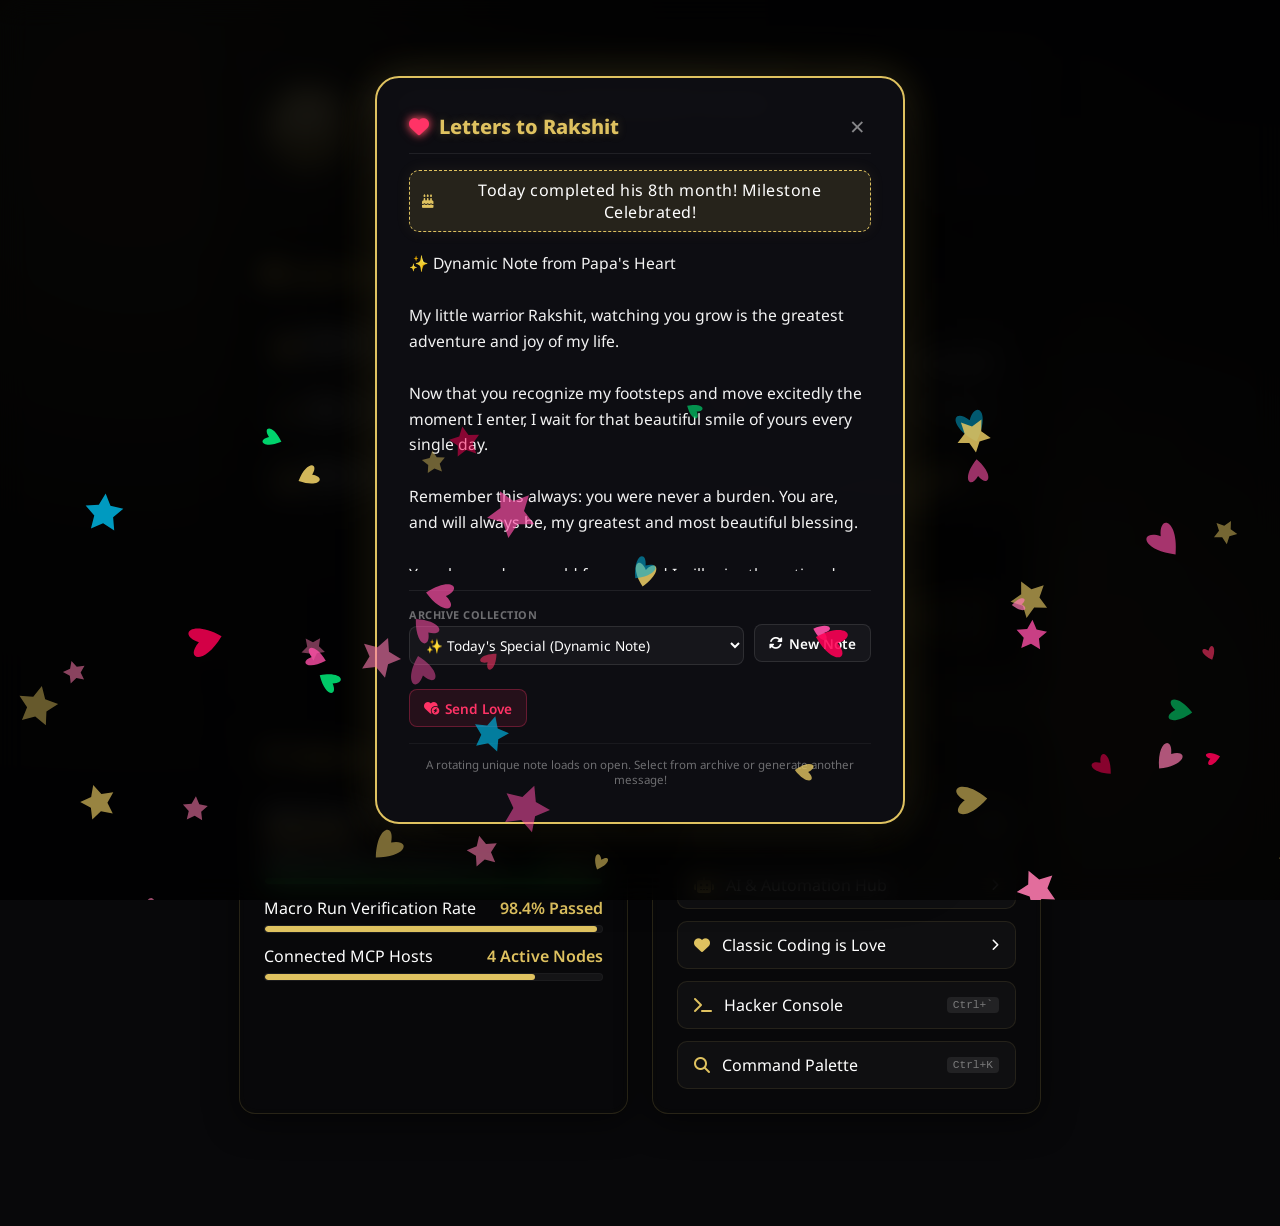
==== index.html @ ff7b3c13 "🚀 Initial launch of Shiva Ritesh's personal website - Shivawebfolio" ====
<!DOCTYPE html>
<html lang="en">
<head>
  <meta charset="UTF-8">
  <meta name="viewport" content="width=device-width, initial-scale=1.0">
  <title>Ritesh Pandey - Automation Command Center</title>
  <link rel="preconnect" href="https://fonts.googleapis.com">
  <link rel="preconnect" href="https://fonts.gstatic.com" crossorigin>
  <link href="https://fonts.googleapis.com/css2?family=Noto+Sans:ital,wght@0,400;0,500;0,700;0,900;1,400;1,500;1,700;1,900&display=swap" rel="stylesheet">
  <!-- Font Awesome for Icons -->
  <link rel="stylesheet" href="https://cdnjs.cloudflare.com/ajax/libs/font-awesome/6.4.0/css/all.min.css">
  
  <!-- Original Stylesheet -->
  <link rel="stylesheet" href="./Style.css">
  <!-- Global Hub Styles -->
  <link rel="stylesheet" href="./Style-hub.css">
  <style>
    /* Prevent any line wrapping issues from stretching the grid */
    .container {
      max-width: 850px;
      margin: 0 auto;
      box-sizing: border-box;
    }
    /* Dynamic profile pulse animation */
    @keyframes pulse-glow {
      0% { transform: scale(0.95); opacity: 0.2; }
      100% { transform: scale(1.05); opacity: 0.45; }
    }
  </style>
</head>
<body data-theme="obsidian">

  <!-- Background Animated Blobs -->
  <div class="bg-blobs">
    <div class="blob blob-1"></div>
    <div class="blob blob-2"></div>
    <div class="blob blob-3"></div>
  </div>

  <div id="main-wrapper" class="fancy-scrollbar">
    <div id="main">
      <!-- Centered Container for Clean Typography and Spacing -->
      <div class="container" style="max-width: 850px; padding-top: 1.5rem;">
        
        <!-- Header Card (Modern Minimalist Dashboard Header) -->
        <div class="header-card" style="margin-top: 1.5rem; margin-bottom: 2rem; display: flex; align-items: center; gap: 20px; padding: 1.5rem 2rem; background: rgba(18, 18, 22, 0.45); border: 1px solid rgba(223, 194, 96, 0.2); border-radius: 16px; box-shadow: 0 8px 32px rgba(0, 0, 0, 0.5), inset 0 0 10px rgba(223, 194, 96, 0.02); transition: all 0.4s cubic-bezier(0.165, 0.84, 0.44, 1);">
          
          <!-- Left: Profile Avatar with Gold Glow -->
          <div class="profile-container" style="position: relative; width: 75px; height: 75px; flex-shrink: 0; display: flex; align-items: center; justify-content: center;">
            <div class="profile-glow" style="position: absolute; width: 100%; height: 100%; border-radius: 50%; background: var(--theme-accent); filter: blur(10px); opacity: 0.25; animation: pulse-glow 2s infinite alternate;"></div>
            <img src="https://iili.io/HWhMFrQ.jpg" alt="Ritesh Pandey" style="width: 100%; height: 100%; border-radius: 50%; object-fit: cover; border: 2px solid var(--theme-accent); z-index: 1;" />
          </div>

          <!-- Right: Command Title & AI App Dock -->
          <div style="display: flex; flex-direction: column; gap: 6px; flex-grow: 1;">
            <h2 style="margin: 0; font-size: 1.6rem; font-weight: 800; background: linear-gradient(135deg, #ffffff 0%, rgba(255,255,255,0.7) 100%); -webkit-background-clip: text; -webkit-text-fill-color: transparent; letter-spacing: -0.5px; display: flex; align-items: center; gap: 10px;">
              <i class="fa-solid fa-terminal" style="color: var(--theme-accent); font-size: 1.3rem;"></i> Automation Command Center
            </h2>
            
            <!-- AI Mini Dock -->
            <div class="ai-mini-dock" style="display: flex; align-items: center; gap: 10px; margin-top: 6px;">
              <!-- Gemini -->
              <a href="https://gemini.google.com/" target="_blank" class="social-button social-button--gemini" title="Gemini">
                <svg viewBox="0 0 24 24" style="width: 18px; height: 18px; fill: url(#gemini-grad-dock); flex-shrink: 0;" xmlns="http://www.w3.org/2000/svg">
                  <defs>
                    <linearGradient id="gemini-grad-dock" x1="0%" y1="0%" x2="100%" y2="100%">
                      <stop offset="0%" stop-color="#4285f4" />
                      <stop offset="50%" stop-color="#9b51e0" />
                      <stop offset="100%" stop-color="#e52592" />
                    </linearGradient>
                  </defs>
                  <path d="M20.616 10.835a14.147 14.147 0 01-4.45-3.001 14.111 14.111 0 01-3.678-6.452.503.503 0 00-.975 0 14.134 14.134 0 01-3.679 6.452 14.155 14.155 0 01-4.45 3.001c-.65.28-1.318.505-2.002.678a.502.502 0 000 .975c.684.172 1.35.397 2.002.677a14.147 14.147 0 014.45 3.001 14.112 14.112 0 013.679 6.453.502.502 0 00.975 0c.172-.685.397-1.351.677-2.003a14.145 14.145 0 013.001-4.45 14.113 14.113 0 016.453-3.678.503.503 0 000-.975 13.245 13.245 0 01-2.003-.678z"></path>
                </svg>
              </a>

              <!-- Claude -->
              <a href="https://claude.ai/" target="_blank" class="social-button social-button--claude" title="Claude">
                <svg viewBox="0 0 24 24" style="width: 18px; height: 18px; fill: #d97706; flex-shrink: 0;" xmlns="http://www.w3.org/2000/svg">
                  <path d="M4.709 15.955l4.72-2.647.08-.23-.08-.128H9.2l-.79-.048-2.698-.073-2.339-.097-2.266-.122-.571-.121L0 11.784l.055-.352.48-.321.686.06 1.52.103 2.278.158 1.652.097 2.449.255h.389l.055-.157-.134-.098-.103-.097-2.358-1.596-2.552-1.688-1.336-.972-.724-.491-.364-.462-.158-1.008.656-.722.881.06.225.061.893.686 1.908 1.476 2.491 1.833.365.304.145-.103.019-.073-.164-.274-1.355-2.446-1.446-2.49-.644-1.032-.17-.619a2.97 2.97 0 01-.104-.729L6.283.134 6.696 0l.996.134.42.364.62 1.414 1.002 2.229 1.555 3.03.456.898.243.832.091.255h.158V9.01l.128-1.706.237-2.095.23-2.695.08-.76.376-.91.747-.492.584.28.48.685-.067.444-.286 1.851-.559 2.903-.364 1.942h.212l.243-.242.985-1.306 1.652-2.064.73-.82.85-.904.547-.431h1.033l.76 1.129-.34 1.166-1.064 1.347-.881 1.142-1.264 1.7-.79 1.36.073.11.188-.02 2.856-.606 1.543-.28 1.841-.315.833.388.091.395-.328.807-1.969.486-2.309.462-3.439.813-.042.03.049.061 1.549.146.662.036h1.622l3.02.225.79.522.474.638-.079.485-1.215.62-1.64-.389-3.829-.91-1.312-.329h-.182v.11l1.093 1.068 2.006 1.81 2.509 2.33.127.578-.322.455-.34-.049-2.205-1.657-.851-.747-1.926-1.62h-.128v.17l.444.649 2.345 3.521.122 1.08-.17.353-.608.213-.668-.122-1.374-1.925-1.415-2.167-1.143-1.943-.14.08-.674 7.254-.316.37-.729.28-.607-.461-.322-.747.322-1.476.389-1.924.315-1.53.286-1.9.17-.632-.012-.042-.14.018-1.434 1.967-2.18 2.945-1.726 1.845-.414.164-.717-.37.067-.662.401-.589 2.388-3.036 1.44-1.882.93-1.086-.006-.158h-.055L4.132 18.56l-1.13.146-.487-.456.061-.746.231-.243 1.908-1.312-.006.006z"></path>
                </svg>
              </a>

              <!-- ChatGPT -->
              <a href="https://chatgpt.com/" target="_blank" class="social-button social-button--chatgpt" title="ChatGPT">
                <svg viewBox="0 0 24 24" style="width: 18px; height: 18px; fill: #10a37f; flex-shrink: 0;" xmlns="http://www.w3.org/2000/svg">
                  <path d="M9.205 8.658v-2.26c0-.19.072-.333.238-.428l4.543-2.616c.619-.357 1.356-.523 2.117-.523 2.854 0 4.662 2.212 4.662 4.566 0 .167 0 .357-.024.547l-4.71-2.759a.797.797 0 00-.856 0l-5.97 3.473zm10.609 8.8V12.06c0-.333-.143-.57-.429-.737l-5.97-3.473 1.95-1.118a.433.433 0 01.476 0l4.543 2.617c1.309.76 2.189 2.378 2.189 3.948 0 1.808-1.07 3.473-2.76 4.163zM7.802 12.703l-1.95-1.142c-.167-.095-.239-.238-.239-.428V5.899c0-2.545 1.95-4.472 4.591-4.472 1 0 1.927.333 2.712.928L8.23 5.067c-.285.166-.428.404-.428.737v6.898zM12 15.128l-2.795-1.57v-3.33L12 8.658l2.795 1.57v3.33L12 15.128zm1.796 7.23c-1 0-1.927-.332-2.712-.927l4.686-2.712c.285-.166.428-.404.428-.737v-6.898l1.974 1.142c.167.095.238.238.238.428v5.233c0 2.545-1.974 4.472-4.614 4.472zm-5.637-5.303l-4.544-2.617c-1.308-.761-2.188-2.378-2.188-3.948A4.482 4.482 0 014.21 6.327v5.423c0 .333.143.571.428.738l5.947 3.449-1.95 1.118a.432.432 0 01-.476 0zm-.262 3.9c-2.688 0-4.662-2.021-4.662-4.519 0-.19.024-.38.047-.57l4.686 2.71c.286.167.571.167.856 0l5.97-3.448v2.26c0 .19-.07.333-.237.428l-4.543 2.616c-.619.357-1.356.523-2.117.523zm5.899 2.83a5.947 5.947 0 005.827-4.756C22.287 18.339 24 15.84 24 13.296c0-1.665-.713-3.282-1.998-4.448.119-.5.19-.999.19-1.498 0-3.401-2.759-5.947-5.946-5.947-.642 0-1.26.095-1.88.31A5.962 5.962 0 0010.205 0a5.947 5.947 0 00-5.827 4.757C1.713 5.447 0 7.945 0 10.49c0 1.666.713 3.283 1.998 4.448-.119.5-.19 1-.19 1.499 0 3.401 2.759 5.946 5.946 5.946.642 0 1.26-.095 1.88-.309a5.96 5.96 0 004.162 1.713z"></path>
                </svg>
              </a>

              <!-- NotebookLM -->
              <a href="https://notebooklm.google/" target="_blank" class="social-button social-button--notebooklm" title="NotebookLM">
                <svg viewBox="0 0 24 24" style="width: 18px; height: 18px; fill: #0f766e; flex-shrink: 0;" xmlns="http://www.w3.org/2000/svg">
                  <path d="M11.999 3.14C5.372 3.14 0 8.588 0 15.312v5.828h2.212v-.58c0-2.728 2.178-4.938 4.866-4.938 2.688 0 4.866 2.21 4.866 4.937v.581h2.212v-.58c0-3.967-3.17-7.18-7.078-7.18a6.966 6.966 0 00-4.086 1.318C4.2 12.262 6.687 10.59 9.56 10.59c4.057 0 7.347 3.338 7.347 7.453v3.097h2.212v-3.097c0-5.355-4.28-9.698-9.56-9.698a9.438 9.438 0 00-6.217 2.332C4.984 7.528 8.244 5.383 12 5.383c5.406 0 9.788 4.446 9.788 9.93v5.827H24v-5.828C23.999 8.588 18.627 3.14 11.999 3.14z"></path>
                </svg>
              </a>

              <!-- Google AI Studio -->
              <a href="https://aistudio.google.com/" target="_blank" class="social-button social-button--aistudio" title="Google AI Studio">
                <svg viewBox="0 0 24 24" style="width: 18px; height: 18px; fill: #8b5cf6; flex-shrink: 0;" xmlns="http://www.w3.org/2000/svg">
                  <path d="M9.921 4.196H6.328A2.705 2.705 0 003.623 6.9v11.362a2.705 2.705 0 002.705 2.705h11.363a2.705 2.705 0 002.705-2.705v-4.756l1.623-1.113v5.87a4.329 4.329 0 01-4.328 4.328H6.328A4.329 4.329 0 012 18.263V6.901a4.328 4.329 0 014.328-4.329h4.545l-.952 1.624z"></path>
                  <path d="M17.82 0c.145 0 .268.104.299.246a7 7 0 001.9 3.484 7 7 0 003.485 1.901c.142.031.246.154.246.3a.308.308 0 01-.246.298A7 7 0 0020.02 8.13a7 7 0 00-1.912 3.535.297.297 0 01-.288.238.297.297 0 01-.288-.238A7 7 0 0015.62 8.13a7 7 0 00-3.535-1.912.297.297 0 01-.238-.288c0-.14.1-.26.238-.288A7 7 0 0015.62 3.73 7.001 7.001 0 0017.521.246.308.308 0 0117.82 0z"></path>
                </svg>
              </a>
            </div>
          </div>
        </div>

        <!-- 4-Widget Modular Grid Command Center -->
        <div class="command-center-grid">
          
          <!-- Widget 1: Local AI Server Config -->
          <div class="cc-widget">
            <div class="widget-title">
              <i class="fa-solid fa-server"></i> Local AI Server Config
            </div>
            <div class="ai-dock-grid" style="display: flex; flex-direction: column; gap: 8px;">
              
              <!-- DeepSeek R1 -->
              <div class="ai-card" style="display: flex; justify-content: space-between; align-items: center; pointer-events: none; border-color: rgba(223,194,96,0.1);">
                <div style="display: flex; align-items: center; gap: 10px;">
                  <i class="fa-solid fa-brain" style="color: var(--theme-accent); font-size: 1rem;"></i>
                  <div class="ai-label">
                    <span class="ai-name">DeepSeek R1 (8B)</span>
                    <span class="ai-desc">Active inference model</span>
                  </div>
                </div>
                <span style="font-size: 0.75rem; background: rgba(39, 201, 63, 0.15); color: #27c93f; padding: 2px 8px; border-radius: 4px; font-weight: 600; font-family: monospace;">LOADED</span>
              </div>

              <!-- Qwen 2.5 Coder -->
              <div class="ai-card" style="display: flex; justify-content: space-between; align-items: center; pointer-events: none; border-color: rgba(223,194,96,0.1);">
                <div style="display: flex; align-items: center; gap: 10px;">
                  <i class="fa-solid fa-code" style="color: var(--theme-accent); font-size: 1rem;"></i>
                  <div class="ai-label">
                    <span class="ai-name">Qwen 2.5 Coder (7B)</span>
                    <span class="ai-desc">Code completion helper</span>
                  </div>
                </div>
                <span style="font-size: 0.75rem; background: rgba(255, 255, 255, 0.05); color: rgba(255,255,255,0.4); padding: 2px 8px; border-radius: 4px; font-weight: 600; font-family: monospace;">STANDBY</span>
              </div>

              <!-- Ollama Engine -->
              <div class="ai-card" style="display: flex; justify-content: space-between; align-items: center; pointer-events: none; border-color: rgba(223,194,96,0.1);">
                <div style="display: flex; align-items: center; gap: 10px;">
                  <i class="fa-solid fa-network-wired" style="color: var(--theme-accent); font-size: 1rem;"></i>
                  <div class="ai-label">
                    <span class="ai-name">Ollama Engine Node</span>
                    <span class="ai-desc">localhost:11434</span>
                  </div>
                </div>
                <span style="font-size: 0.75rem; background: rgba(39, 201, 63, 0.15); color: #27c93f; padding: 2px 8px; border-radius: 4px; font-weight: 600; font-family: monospace;">ONLINE</span>
              </div>

            </div>
          </div>

          <!-- Widget 2: Daily Focus & Macros -->
          <div class="cc-widget">
            <div class="widget-title">
              <i class="fa-solid fa-graduation-cap"></i> Daily Focus & Macros
            </div>
            
            <div style="margin-bottom: 1.25rem; background: rgba(255,255,255,0.02); border: 1px solid rgba(255,255,255,0.04); padding: 0.75rem 1rem; border-radius: 8px;">
              <div class="focus-label">Daily Quote</div>
              <div class="focus-quote" id="daily-banner-quote" style="margin-bottom: 0.75rem; word-wrap: break-word;">"Loading daily motivation quote..."</div>
              
              <div class="focus-label">Daily Challenge</div>
              <div class="focus-challenge" id="daily-banner-challenge" style="word-wrap: break-word;">Loading daily workflow challenge...</div>
            </div>

            <div>
              <div class="focus-label">Featured Workflow: <span id="cc-macro-platform" style="color: var(--theme-accent); font-weight: 700;">Loading...</span></div>
              <div class="code-container" style="background: #060608; border-color: rgba(223, 194, 96, 0.1); margin-top: 0.5rem; max-height: 140px; overflow: auto;">
                <pre style="margin: 0; white-space: pre-wrap; word-wrap: break-word; word-break: break-all;"><code id="cc-macro-code" style="color: #dfc260; font-size: 0.8rem; white-space: pre-wrap; word-wrap: break-word; word-break: break-all; font-family: 'Courier New', Courier, monospace;">Loading script...</code></pre>
              </div>
            </div>
          </div>

          <!-- Widget 3: Agent Telemetry Console -->
          <div class="cc-widget">
            <div class="widget-title">
              <i class="fa-solid fa-circle-nodes"></i> Telemetry Console
            </div>
            
            <!-- Item 1: Agent Load -->
            <div class="telemetry-item">
              <div class="telemetry-meta">
                <span>Agent Executor Activity</span>
                <span class="telemetry-value">28% Load</span>
              </div>
              <div class="telemetry-bar-bg">
                <div class="telemetry-bar-fill" style="width: 28%; background: var(--theme-accent);"></div>
              </div>
            </div>

            <!-- Item 2: Ollama Services Uptime -->
            <div class="telemetry-item">
              <div class="telemetry-meta">
                <span>Ollama Services (DeepSeek R1)</span>
                <span class="telemetry-value"><span class="status-indicator-dot online"></span> Active</span>
              </div>
              <div class="telemetry-bar-bg">
                <div class="telemetry-bar-fill" style="width: 100%; background: #27c93f;"></div>
              </div>
            </div>

            <!-- Item 3: Macro Success Rate -->
            <div class="telemetry-item">
              <div class="telemetry-meta">
                <span>Macro Run Verification Rate</span>
                <span class="telemetry-value">98.4% Passed</span>
              </div>
              <div class="telemetry-bar-bg">
                <div class="telemetry-bar-fill" style="width: 98.4%; background: var(--theme-accent);"></div>
              </div>
            </div>

            <!-- Item 4: Connected MCP Servers -->
            <div class="telemetry-item" style="margin-bottom: 0;">
              <div class="telemetry-meta">
                <span>Connected MCP Hosts</span>
                <span class="telemetry-value">4 Active Nodes</span>
              </div>
              <div class="telemetry-bar-bg">
                <div class="telemetry-bar-fill" style="width: 80%; background: var(--theme-accent);"></div>
              </div>
            </div>
          </div>

          <!-- Widget 4: Command Center Links -->
          <div class="cc-widget">
            <div class="widget-title">
              <i class="fa-solid fa-compass"></i> Command Links
            </div>
            
            <div class="nav-links-stack">
              <a href="./portfolio.html" class="nav-link-btn">
                <span><i class="fa-solid fa-user" style="margin-right: 8px; color: var(--theme-accent);"></i> My Info & Portfolio</span>
                <span class="nav-link-arrow"><i class="fa-solid fa-chevron-right"></i></span>
              </a>
              
              <a href="./automation-hub.html" class="nav-link-btn">
                <span><i class="fa-solid fa-robot" style="margin-right: 8px; color: var(--theme-accent);"></i> AI & Automation Hub</span>
                <span class="nav-link-arrow"><i class="fa-solid fa-chevron-right"></i></span>
              </a>

              <a href="./codeislove.html" class="nav-link-btn">
                <span><i class="fa-solid fa-heart" style="margin-right: 8px; color: var(--theme-accent);"></i> Classic Coding is Love</span>
                <span class="nav-link-arrow"><i class="fa-solid fa-chevron-right"></i></span>
              </a>

              <button class="nav-link-btn" onclick="toggleTerminal()">
                <span><i class="fa-solid fa-terminal" style="margin-right: 8px; color: var(--theme-accent);"></i> Hacker Console</span>
                <span class="nav-link-shortcut">Ctrl+`</span>
              </button>

              <button class="nav-link-btn" onclick="window.dispatchEvent(new Event('palette-trigger'))">
                <span><i class="fa-solid fa-magnifying-glass" style="margin-right: 8px; color: var(--theme-accent);"></i> Command Palette</span>
                <span class="nav-link-shortcut">Ctrl+K</span>
              </button>
            </div>
          </div>

        </div>

      </div>
    </div>
  </div>

  <!-- Float Menu Switcher (Slide-out menu on left edge) -->
  <div id="theme-switcher-trigger"></div>
  <div id="theme-switcher">
    <button class="theme-btn" data-theme="midnight" title="Midnight Cyan" style="background: #00aad4;"></button>
    <button class="theme-btn" data-theme="cyberpunk" title="Cyberpunk Pink" style="background: #ff0080;"></button>
    <button class="theme-btn" data-theme="emerald" title="Neon Emerald" style="background: #00e676;"></button>
    <button class="theme-btn" data-theme="sunset" title="Sunset Rose" style="background: #ff5722;"></button>
    <button class="theme-btn" data-theme="space" title="Aura Blue" style="background: #00bfff;"></button>
    <button class="theme-btn active" data-theme="obsidian" title="Obsidian Gold" style="background: #dfc260;"></button>
  </div>

  <!-- Legacy themes scripts -->
  <script>
    // Theme Switcher Logic
    const themeButtons = document.querySelectorAll('.theme-btn');
    
    function setTheme(themeName) {
      document.body.setAttribute('data-theme', themeName);
      localStorage.setItem('theme', themeName);
      
      themeButtons.forEach(btn => {
        if (btn.getAttribute('data-theme') === themeName) {
          btn.classList.add('active');
        } else {
          btn.classList.remove('active');
        }
      });
    }

    const savedTheme = localStorage.getItem('theme') || 'obsidian';
    setTheme(savedTheme);

    themeButtons.forEach(btn => {
      btn.addEventListener('click', () => {
        const theme = btn.getAttribute('data-theme');
        setTheme(theme);
      });
    });

    // Sync theme-button active status on load
    const activeTheme = localStorage.getItem('theme') || 'obsidian';
    themeButtons.forEach(btn => {
      if (btn.getAttribute('data-theme') === activeTheme) {
        btn.classList.add('active');
      } else {
        btn.classList.remove('active');
      }
    });
  </script>
  
  <script src='https://codepen.io/Hyperplexed/pen/xxYJYjM/54407644e24173ad6019b766443bf2a6.js'></script>
  <!-- Global Hub Script -->
  <script src="./Script-hub.js"></script>
</body>
</html>
---- Style.css ----
@import url('https://fonts.googleapis.com/css?family=Pacifico');
:root {
  /* Midnight/Default Theme */
  --body-color-hex: #1a1a24;
  --theme-accent: #00aad4;
  --theme-accent-rgb: 0, 170, 212;
  --atom-color-hex: #00d8ff;
  --atom-color-rgb: 0, 216, 255;
  --electron-color-hex: #99f8ff;

  --font-color: 255 255 255;
  --highlight-color: 0 0 0;
  --theme-background: 20 20 20;
  --theme-light: 0 0 0;
  --theme-medium: 0 0 0;
  --theme-dark: 0 0 0;
}

body[data-theme="cyberpunk"] {
  --body-color-hex: #120a22;
  --theme-accent: #ff0080;
  --theme-accent-rgb: 255, 0, 128;
  --atom-color-hex: #ff0080;
  --atom-color-rgb: 255, 0, 128;
  --electron-color-hex: #00f0ff;
}

body[data-theme="emerald"] {
  --body-color-hex: #0a1c14;
  --theme-accent: #00e676;
  --theme-accent-rgb: 0, 230, 118;
  --atom-color-hex: #00e676;
  --atom-color-rgb: 0, 230, 118;
  --electron-color-hex: #a6ffb2;
}

body[data-theme="sunset"] {
  --body-color-hex: #1c0c12;
  --theme-accent: #ff5722;
  --theme-accent-rgb: 255, 87, 34;
  --atom-color-hex: #ff5722;
  --atom-color-rgb: 255, 87, 34;
  --electron-color-hex: #ffeb3b;
}

body[data-theme="space"] {
  --body-color-hex: #081026;
  --theme-accent: #00bfff;
  --theme-accent-rgb: 0, 191, 255;
  --atom-color-hex: #00bfff;
  --atom-color-rgb: 0, 191, 255;
  --electron-color-hex: #bfefff;
}

body[data-theme="obsidian"] {
  --body-color-hex: #08080a;
  --theme-accent: #dfc260;
  --theme-accent-rgb: 223, 194, 96;
  --atom-color-hex: #dfc260;
  --atom-color-rgb: 223, 194, 96;
  --electron-color-hex: #fff8e7;
}

body {
  background-color: var(--body-color-hex);
  transition: background-color 0.4s ease;
  margin: 0px;
}

body::-webkit-scrollbar {
  width: 4px;
}

body::-webkit-scrollbar-track {
  background-color: rgb(var(--theme-background));
}

body::-webkit-scrollbar-thumb {
  background: rgba(255, 255, 255, 0.15);
}

* {
  box-sizing: border-box;
}

h1, h2, h3, h4, input, select, button, span, a, p {
  color: rgb(var(--font-color));
  font-family: "Noto Sans", sans-serif;
  font-size: 1rem;
  font-weight: 400;
  margin: 0px;
}

button, a, input {  
  outline: none;
}

.highlight {
  color: rgb(var(--highlight-color));
}

.fancy-scrollbar::-webkit-scrollbar {
  height: 4px;
  width: 4px;
}

.fancy-scrollbar::-webkit-scrollbar-track {
  background-color: transparent;
}

.fancy-scrollbar::-webkit-scrollbar-thumb {
  background: rgba(255, 255, 255, 0.15);
}

.no-scrollbar::-webkit-scrollbar {
  height: 0px;
  width: 0px;
}

#phone {
  background-color: rgb(var(--theme-background));
  box-shadow: rgba(0, 0, 0, 0.2) 0px 8px 24px;
  height: 851px;
  width: 393px;  
  margin: 100px auto;
  position: relative;
  overflow: hidden;
}

#main-wrapper {
  height: 100%;
  overflow: auto;
  position: relative;
}

#main {
  height: 100%;
}

#content {
  padding: 1rem;
}

#links-container {
  display: flex;
  justify-content: center;
  width: 100%;
  margin-bottom: 0.5rem;
}

/* Glassmorphic Navigation Capsule */
.nav-capsule {
  display: inline-flex;
  align-items: center;
  justify-content: center;
  gap: 8px;
  background: rgba(255, 255, 255, 0.03);
  backdrop-filter: blur(12px);
  -webkit-backdrop-filter: blur(12px);
  border: 1px solid rgba(255, 255, 255, 0.06);
  border-radius: 30px;
  padding: 6px 16px;
  margin: 1rem auto 0.5rem auto;
  box-shadow: 0 4px 20px rgba(0, 0, 0, 0.25);
  transition: border-color 0.4s ease, box-shadow 0.4s ease, transform 0.4s ease;
}

.nav-capsule:hover {
  border-color: rgba(var(--theme-accent-rgb), 0.35);
  box-shadow: 0 8px 30px rgba(var(--theme-accent-rgb), 0.18);
  transform: translateY(-2px);
}

/* Nav Item Styling */
.nav-item {
  display: flex;
  align-items: center;
  gap: 8px;
  padding: 8px 16px !important;
  border-radius: 20px !important;
  color: rgba(255, 255, 255, 0.75) !important;
  background: transparent !important;
  font-size: 0.85rem !important;
  font-weight: 500 !important;
  text-decoration: none !important;
  transition: all 0.3s cubic-bezier(0.25, 0.8, 0.25, 1) !important;
}

.nav-item:hover {
  background: rgba(var(--theme-accent-rgb), 0.12) !important;
  color: var(--theme-accent) !important;
  transform: translateY(-1px);
}

/* Icon Rotation & Hover animations */
.nav-icon {
  font-size: 0.95rem;
  transition: transform 0.4s cubic-bezier(0.175, 0.885, 0.32, 1.275), color 0.3s ease;
}

/* Custom Micro-Animations for Icons */
.nav-item:hover .fa-envelope {
  animation: navMailWiggle 0.5s ease-in-out;
}

.nav-item:hover .fa-camera {
  animation: navCameraFlash 0.6s ease-in-out;
}

.nav-item:hover .fa-globe {
  animation: navGlobeSpin 1.2s linear;
}

.nav-item:hover .fa-file-excel {
  animation: navSheetBounce 0.6s ease-in-out;
}

.nav-item:hover .fa-circle-info {
  animation: navInfoPulse 0.8s ease-in-out infinite alternate;
}

@keyframes navMailWiggle {
  0%, 100% { transform: rotate(0); }
  25% { transform: rotate(-15deg); }
  75% { transform: rotate(15deg); }
}

@keyframes navCameraFlash {
  0% { transform: scale(1); filter: brightness(1); }
  50% { transform: scale(1.25); filter: brightness(1.8); }
  100% { transform: scale(1); filter: brightness(1); }
}

@keyframes navGlobeSpin {
  0% { transform: rotate(0deg); }
  100% { transform: rotate(360deg); }
}

@keyframes navSheetBounce {
  0%, 100% { transform: translateY(0); }
  50% { transform: translateY(-4px); }
}

@keyframes navInfoPulse {
  0% { transform: scale(1); opacity: 1; }
  100% { transform: scale(1.15); opacity: 0.8; }
}

/* Interactive Curve Arrow Overlay Styles */
#arrow-overlay-svg {
  position: fixed;
  top: 0;
  left: 0;
  width: 100vw;
  height: 100vh;
  pointer-events: none;
  z-index: 999;
}

#curve-path {
  opacity: 0;
  transition: opacity 0.3s ease;
}

#header-container {
  width: 100%;
  position: relative;
  margin-top: 1rem;
}

#logo {
  display: flex;
  width: 100%; 
  border-radius: 0.5rem;
  border-bottom-left-radius: 0.2rem;
  border-bottom-right-radius: 0.2rem;
}

#user-menu-button {
  height: 47%;
  position: absolute;
  right: 0rem;
  bottom: 0rem;
  background-color: transparent;
  margin-right: 3.52%;
  margin-bottom: 2.70%;
  padding: 0rem;
  border: none;
  border-radius: 100%;
}

#user-menu-button > img {
  display: flex;
  height: 100%;
  border-radius: inherit;
}

#search-container {
  display: flex;
  gap: 0.2rem;
  margin-top: 0.2rem;  
}

#search-input-container > input,
#search-container .search-addon-btn {
  background-color: rgb(255 255 255 / 10%);
  color: rgb(255 255 255 / 80%);
  font-size: 1rem;
  border: none;
}

#search-input-container:has(input:focus),
#search-container .search-addon-btn:focus,
#search-container .search-addon-btn:hover {
  background-color: rgb(255 255 255 / 16%);
  color: var(--theme-accent);
}

#search-container .search-addon-btn {
  width: 3.5rem;
  height: 3.25rem;
  border-radius: 0.2rem;
  cursor: pointer;
  display: flex;
  align-items: center;
  justify-content: center;
  transition: all 0.2s ease;
  text-decoration: none;
}

#search-container #notebooklm-btn {  
  border-top-right-radius: 0.2rem;
  border-bottom-right-radius: 0.5rem;
}

#search-container .search-addon-btn svg {
  width: 1.5rem;
  height: 1.5rem;
  transition: transform 0.2s ease;
}

#search-container .search-addon-btn:hover svg {
  transform: scale(1.15);
}

#search-input-container {
  display: flex;
  align-items: center;
  gap: 0.75rem;
  background-color: rgb(255 255 255 / 10%);
  padding-left: 1rem;
  border-radius: 0.2rem;
  border-bottom-left-radius: 0.5rem;
}

#search-input-container > img {
  height: 1.5rem;
}

#search-input-container > input {
  width: 100%;
  height: 3.25rem;
  background-color: transparent;
  padding: 1rem;  
  padding-left: 0rem;
}

#apps-container {
  display: grid;
  gap: 0.2rem;
  grid-template-columns: repeat(2, 50%);  
  margin: 3rem 0rem;
}

#apps-container > a {
  display: flex;
  align-items: center;
  gap: 0.75rem;
  background-color: rgb(255 255 255 / 7.5%);
  padding: 1.2rem 1rem;
  border-radius: 0.2rem;
  text-decoration: none;
  transition: all 0.3s cubic-bezier(0.165, 0.84, 0.44, 1);
  border: 1px solid rgba(255, 255, 255, 0.03);
}

#apps-container > a:is(:hover, :focus) {
  background-color: rgb(255 255 255 / 12%);
  transform: translateY(-2px);
}

#apps-container > a > i,
#apps-container > a > svg {
  height: 2rem; 
  width: 2rem; 
  flex-shrink: 0;
  font-size: 1.5rem;
  line-height: 2rem; 
  text-align: center;
  transition: color 0.3s ease, transform 0.3s ease, filter 0.3s ease;
}

#apps-container > a:hover > :is(i, svg) {
  transform: scale(1.15);
}

#apps-container > a > .label {
  width: calc(100% - 2.5rem);
  display: flex;
  flex-direction: column;
  justify-content: center;
  overflow: hidden;
}

#apps-container > a > .label > .name {
  font-size: 0.85rem;
  font-weight: 500;
  white-space: nowrap;
  text-overflow: ellipsis;
  overflow: hidden;
  color: rgb(255 255 255 / 90%);
  transition: color 0.3s ease;
}

#apps-container > a:first-child {
  border-top-left-radius: 0.5rem;
}

#apps-container > a:nth-child(2) {  
  border-top-right-radius: 0.5rem;
}

#apps-container > a:nth-child(7) {  
  border-bottom-left-radius: 0.5rem;
}

#apps-container > a:last-child {
  border-bottom-right-radius: 0.5rem; 
}

/* Individual Brand Glows and Accents */
.app-card--stackoverflow:hover {
  border-color: rgba(244, 128, 36, 0.35);
  box-shadow: 0 8px 25px rgba(244, 128, 36, 0.15);
}
.app-card--stackoverflow:hover .name,
.app-card--stackoverflow:hover i {
  color: #f48024 !important;
}

.app-card--chatgpt:hover {
  border-color: rgba(16, 163, 127, 0.35);
  box-shadow: 0 8px 25px rgba(16, 163, 127, 0.15);
}
.app-card--chatgpt:hover .name {
  color: #10a37f !important;
}
.app-card--chatgpt:hover svg {
  filter: drop-shadow(0 0 5px rgba(16, 163, 127, 0.5));
}

.app-card--codepen:hover {
  border-color: rgba(255, 255, 255, 0.25);
  box-shadow: 0 8px 25px rgba(255, 255, 255, 0.08);
}
.app-card--codepen:hover .name,
.app-card--codepen:hover i {
  color: #ffffff !important;
}

.app-card--aistudio:hover {
  border-color: rgba(155, 81, 224, 0.35);
  box-shadow: 0 8px 25px rgba(155, 81, 224, 0.15);
}
.app-card--aistudio:hover .name {
  color: #9b51e0 !important;
}
.app-card--aistudio:hover svg {
  filter: drop-shadow(0 0 5px rgba(155, 81, 224, 0.5));
}

.app-card--spotify:hover {
  border-color: rgba(29, 185, 84, 0.35);
  box-shadow: 0 8px 25px rgba(29, 185, 84, 0.15);
}
.app-card--spotify:hover .name,
.app-card--spotify:hover i {
  color: #1db954 !important;
}

.app-card--github:hover {
  border-color: rgba(255, 255, 255, 0.2);
  box-shadow: 0 8px 25px rgba(255, 255, 255, 0.08);
}
.app-card--github:hover .name,
.app-card--github:hover i {
  color: #ffffff !important;
}

.app-card--netflix:hover {
  border-color: rgba(229, 9, 20, 0.35);
  box-shadow: 0 8px 25px rgba(229, 9, 20, 0.15);
}
.app-card--netflix:hover .name {
  color: #e50914 !important;
}
.app-card--netflix:hover svg {
  filter: drop-shadow(0 0 5px rgba(229, 9, 20, 0.5));
}

.app-card--antigravity:hover {
  border-color: rgba(66, 133, 244, 0.35);
  box-shadow: 0 8px 25px rgba(66, 133, 244, 0.15);
}
.app-card--antigravity:hover .name,
.app-card--antigravity:hover i {
  color: #4285f4 !important;
}

#discover-container {
  width: 100%;
}

#discover-toggles {
  width: 80%;
  display: flex; 
  background-color: rgb(255 255 255 / 7.5%);
  margin: auto;
  border-radius: 0.5rem;
}

#discover-toggles > button {
  flex-grow: 1;
  background-color: transparent;
  padding: 0.75rem;
  border: none;
  border-radius: 0.5rem;
  outline: none;
  font-size: 0.8rem;
  cursor: pointer;
}

#discover-toggles > button:first-child {
  border-top-right-radius: 0.5rem;
  border-bottom-right-radius: 0.5rem;
  background-color: rgb(255 255 255 / 10%);
}

#discover-toggles > button:last-child {
  border-top-left-radius: 0.25rem;
  border-bottom-left-radius: 0.25rem;
}

#discover-feed {
  margin-top: 0.5rem;
}

.discover-card {
  display: flex;
  flex-direction: column;
  gap: 0.25rem;
  text-decoration: none;
}

.discover-card > img {
  width: 100%;
  aspect-ratio: 1.6 / 1;
  object-fit: cover;
  border-radius: 0.5rem;
  border-bottom-left-radius: 0.25rem;
  border-bottom-right-radius: 0.25rem;
}

.discover-card > .discover-card-info {
  display: flex;
  flex-direction: column;
  gap: 0.25rem;
  background-color: rgb(255 255 255 / 10%);
  padding: 0.75rem;
  border-radius: 0.5rem;
  border-top-left-radius: 0.25rem;
  border-top-right-radius: 0.25rem;
}

.discover-card > .discover-card-info > .title {
  font-size: 0.8rem;
}

.discover-card > .discover-card-info > .desc {
  font-size: 0.7rem;
  color: rgb(255 255 255 / 50%);
}

@media(max-width: 500px) {
  body {
    overflow: auto;  
  }
  
  #phone {
    height: 100vh;
    display: flex;
    width: 100%;
    margin: 0px auto;
  }
  
  #main-wrapper {
    width: 100%;
    flex-grow: 1;
  }
}

/* Glassmorphic Social Dock */
.social-dock {
  display: flex;
  align-items: center;
  justify-content: center;
  gap: 12px;
  background: rgba(255, 255, 255, 0.03);
  backdrop-filter: blur(10px);
  -webkit-backdrop-filter: blur(10px);
  border: 1px solid rgba(255, 255, 255, 0.06);
  border-radius: 30px;
  padding: 8px 16px;
  box-shadow: 0 4px 20px rgba(0, 0, 0, 0.2);
  transition: border-color 0.4s ease, box-shadow 0.4s ease;
}

.social-dock:hover {
  border-color: rgba(var(--theme-accent-rgb), 0.3);
  box-shadow: 0 4px 25px rgba(var(--theme-accent-rgb), 0.15);
}

.social-button {
  position: relative;
  display: flex;
  justify-content: center;
  align-items: center;
  width: 36px;
  height: 36px;
  text-decoration: none;
  border-radius: 50%;
  background: rgba(255, 255, 255, 0.05);
  border: 1px solid rgba(255, 255, 255, 0.08);
  color: rgba(255, 255, 255, 0.7);
  transition: all 0.3s cubic-bezier(0.175, 0.885, 0.32, 1.275);
  font-size: 1.1rem;
}

.social-button i {
  position: relative;
  z-index: 2;
  transition: transform 0.3s ease;
}

.social-button:hover {
  transform: translateY(-4px) scale(1.15);
}

.social-button--instagram:hover {
  background: radial-gradient(circle at 30% 107%, #fdf497 0%, #fdf497 5%, #fd5949 45%, #d6249f 60%, #285aeb 90%);
  color: #ffffff;
  border-color: transparent;
  box-shadow: 0 5px 15px rgba(214, 36, 159, 0.5);
}

.social-button--youtube:hover {
  background: #ff0000;
  color: #ffffff;
  border-color: transparent;
  box-shadow: 0 5px 15px rgba(255, 0, 0, 0.5);
}

.social-button--facebook:hover {
  background: #1877f2;
  color: #ffffff;
  border-color: transparent;
  box-shadow: 0 5px 15px rgba(24, 119, 242, 0.5);
}

.social-button--linkedin:hover {
  background: #0077b5;
  color: #ffffff;
  border-color: transparent;
  box-shadow: 0 5px 15px rgba(0, 119, 181, 0.5);
}

.social-button--snapchat:hover {
  background: #fffc00;
  color: #000000;
  border-color: transparent;
  box-shadow: 0 5px 15px rgba(255, 252, 0, 0.5);
}

.social-button--github:hover {
  background: #24292e;
  color: #ffffff;
  border-color: transparent;
  box-shadow: 0 5px 15px rgba(36, 41, 46, 0.5);
}

.social-button--codepen:hover {
  background: #000000;
  color: #ffffff;
  border-color: rgba(255, 255, 255, 0.3);
  box-shadow: 0 5px 15px rgba(255, 255, 255, 0.3);
}

/* animated logo effect */

:root {
  --atom-size: 180px;
  --nucleus-size: calc(var(--atom-size) / 5);
  --electron-size : calc(var(--atom-size) / 25);
  --electron-orbit-size : calc(var(--atom-size) / 2.5);
  --electron-speed : 1.2s;
  --electron-speed-alpha : 1s;
  --electron-speed-omega : .8s;
}


*, *:before, *::after { box-sizing: border-box; }


/* Atom */
.atom {
  position: relative;
  width: var(--atom-size);
  height: var(--atom-size);
  animation: 8s atom infinite cubic-bezier(1, .25, 0, .75);
}
@keyframes atom {
  0% {    transform: rotate(0deg) scale(1); }
  12.5% { transform: rotate(-45deg) scale(.9); }
  25% {   transform: rotate(-90deg) scale(1); }
  37.5% { transform: rotate(-135deg) scale(.9); }
  50% {   transform: rotate(-180deg) scale(1); }
  62.5% { transform: rotate(-225deg) scale(.9); }
  75% {   transform: rotate(-270deg) scale(1); }
  87.5% { transform: rotate(-315deg) scale(.9); }
  100% {  transform: rotate(-360deg) scale(1); }
}

/* Nucleus */
.atom::before {
  content: '';
  display: block;
  position: absolute;
  top: 50%;
  left: 50%;
  width: var(--nucleus-size);
  height: var(--nucleus-size);
  margin-top: calc(var(--nucleus-size) / -2);
  margin-left: calc(var(--nucleus-size) / -2);
  background: var(--electron-color-hex); /* var(--atom-color-hex); */
  border-radius: 100%;
  box-shadow: 0 0 3px 0 var(--atom-color-hex);
  animation: 2s nucleus infinite cubic-bezier(.65, 0, .35, 1);
}
@keyframes nucleus {
  0% { transform: scale(1); }
  25% { transform: scale(.9); }
  50% { transform: scale(1); }
  75% { transform: scale(.85); }
  100% { transform: scale(1); }
}

/* Electron Orbit */
.atom > [class^="electron"] {
  border-top: solid rgba(var(--atom-color-rgb), .5) 1px;
  border-right: solid rgba(var(--atom-color-rgb), .35) 2px;
  border-bottom: solid rgba(var(--atom-color-rgb), .2) 4px;
  border-left: solid rgba(var(--atom-color-rgb), 0) 2px;
  border-radius: 100%;
  width: 100%;
  height: var(--electron-orbit-size);
  position: absolute;
  top: 50%;
  margin-top: calc(var(--electron-orbit-size) / -2);
  animation: var(--electron-speed) electron-orbit infinite linear;
}
.atom > .electron-alpha {
  transform: rotate(60deg);
  animation: var(--electron-speed-alpha) electron-orbit infinite linear;
}
.atom > .electron-omega {
  transform: rotate(-60deg);
  animation: var(--electron-speed-omega) electron-orbit infinite linear;
}
@keyframes electron-orbit {
  0% {
      border-top: solid rgba(var(--atom-color-rgb), .5) 1px;
      border-right: solid rgba(var(--atom-color-rgb), .35) 2px;
      border-bottom: solid rgba(var(--atom-color-rgb), .2) 4px;
      border-left: solid rgba(var(--atom-color-rgb), 0) 2px;
  }
  25% {
      border-top: solid rgba(var(--atom-color-rgb), .35) 1px;
      border-right: solid rgba(var(--atom-color-rgb), .2) 2px;
      border-bottom: solid rgba(var(--atom-color-rgb), 0) 4px;
      border-left: solid rgba(var(--atom-color-rgb), .5) 2px;
  }
  50% {
      border-top: solid rgba(var(--atom-color-rgb), .2) 1px;
      border-right: solid rgba(var(--atom-color-rgb), 0) 2px;
      border-bottom: solid rgba(var(--atom-color-rgb), .5) 4px;
      border-left: solid rgba(var(--atom-color-rgb), .35) 2px;
  }
  75% {
      border-top: solid rgba(var(--atom-color-rgb), 0) 1px;
      border-right: solid rgba(var(--atom-color-rgb), .5) 2px;
      border-bottom: solid rgba(var(--atom-color-rgb), .35) 4px;
      border-left: solid rgba(var(--atom-color-rgb), .2) 2px;
  }
  100% {
      border-top: solid rgba(var(--atom-color-rgb), .5) 1px;
      border-right: solid rgba(var(--atom-color-rgb), .35) 2px;
      border-bottom: solid rgba(var(--atom-color-rgb), .2) 4px;
      border-left: solid rgba(var(--atom-color-rgb), 0) 2px;
  }
}

/* Electron Unit */
.atom [class^="electron"]::after {
  content: '';
  display: block;
  width: var(--electron-size);
  height: var(--electron-size);
  background: var(--electron-color-hex);
  border-radius: 50%;
  margin-top: calc(var(--electron-size) / -2);
  position: absolute;
  top: 50%;
  left: calc(var(--electron-size) / -1);
  transform: scale(1);
  animation: calc(var(--electron-speed) * 2) electron infinite ease-in-out;
}
.atom .electron-alpha::after { animation: calc(var(--electron-speed-alpha) * 2) electron infinite ease-in-out; }
.atom .electron-omega::after { animation: calc(var(--electron-speed-omega) * 2) electron infinite ease-in-out; }
@keyframes electron {
  0% {
      left: calc(var(--electron-size) / -1);
      transform: scale(1);
  }
  12.5% {
      top: 100%;
      transform: scale(1.5);
  }
  25% {
      left: 100%;
      transform: scale(1);
  }
  37.5% {
      top: 0%;
      transform: scale(.25);
  }
  50% {
      left: calc(var(--electron-size) / -1);
      transform: scale(1);
  }
  62.5% {
      top: 100%;
      transform: scale(1.5);
  }
  75% {
      left: 100%;
      transform: scale(1);
  }
  87.5% {
      top: 0%;
      transform: scale(.25);
  }
  100% {
      left: calc(var(--electron-size) / -1);
      transform: scale(1);
  }
}

/* Shadow */
main { position: relative; }
main::after {
  content: '';
  display: block;
  position: absolute;
  top: 115%;
  left: 0;
  width: var(--atom-size);
  height: var(--nucleus-size);
  background-image: radial-gradient(closest-side, rgba(0, 0, 0, .5), rgba(0, 0, 0, 0));
  border-radius: 100%;
  transform: scale(1, .8);
  animation: 8s shadow infinite cubic-bezier(1, .25, 0, .75);
}
@keyframes shadow {
  0% {    transform: scale(1, .8) translateY(0); }
  12.5% { transform: scale(.7, .7) translateY(-20px); }
  25% {   transform: scale(1, .8) translateY(0); }
  37.5% { transform: scale(.7, .7) translateY(-20px); }
  50% {   transform: scale(1, .8) translateY(0); }
  62.5% { transform: scale(.7, .7) translateY(-20px); }
  75% {   transform: scale(1, .8) translateY(0); }
  87.5% { transform: scale(.7, .7) translateY(-20px); }
  100% {  transform: scale(1, .8) translateY(0); }
}

/* Credits */
footer {
  position: absolute;
  bottom: 0;
  left: 0;
  width: 100%;
  height: 4rem;
  display: grid;
  place-items: center;
}
a {
  font-family: -apple-system, BlinkMacSystemFont, "Segoe UI", "Roboto", "Droid Sans", "Helvetica Neue", Arial, sans-serif;;
  font-size: smaller;
  font-weight: lighter;
  text-decoration: none;
  padding: .6rem .8rem;
  border-radius: .3rem;
  color: rgba(255, 255, 255, .25);
  background: rgba(0, 0, 0, 0);
  transition: all .35s ease-in-out;
}
a:hover {
  color: rgba(255, 255, 255, 1);
  background: rgba(0, 0, 0, .5);
}
/* Glassmorphic Header Card Container */
.header-card {
  display: grid;
  grid-template-columns: 1fr 1.5fr 1fr;
  align-items: center;
  justify-items: center;
  background: rgba(255, 255, 255, 0.02);
  backdrop-filter: blur(15px);
  -webkit-backdrop-filter: blur(15px);
  border: 1px solid rgba(255, 255, 255, 0.06);
  border-radius: 24px;
  padding: 2.5rem 2rem;
  margin: 1.5rem auto;
  max-width: 950px;
  box-shadow: 0 15px 50px rgba(0, 0, 0, 0.3);
  position: relative;
  overflow: hidden;
  transition: border-color 0.4s ease, box-shadow 0.4s ease;
}

/* Subtle mouse tracking radial gradient highlight */
.header-card::before {
  content: '';
  position: absolute;
  top: 0;
  left: 0;
  width: 100%;
  height: 100%;
  background: radial-gradient(circle at var(--mouse-x, 50%) var(--mouse-y, 50%), rgba(var(--theme-accent-rgb), 0.08) 0%, transparent 60%);
  z-index: 0;
  pointer-events: none;
}

/* Center Panel (Title + Social Dock) */
.header-center-panel {
  display: flex;
  flex-direction: column;
  align-items: center;
  gap: 1.5rem;
  z-index: 2;
  text-align: center;
}

/* Left/Right Panels */
.header-left-panel, .header-right-panel {
  z-index: 2;
  display: flex;
  align-items: center;
  justify-content: center;
}

/* Responsive grid for smaller screens */
@media (max-width: 768px) {
  .header-card {
    grid-template-columns: 1fr;
    gap: 2rem;
    padding: 2rem 1.5rem;
  }
}


button {
  border: none;
  cursor: pointer;
  background-color: transparent;
  outline: none;
}

svg {
  height: 1.6rem;
  width: 1.6rem;
}

.text-truncate {
  text-overflow: ellipsis;
  overflow: hidden;
  white-space: nowrap;
}

.dropdown-container {
  margin-top: 30vh;
  display: flex;
  flex-direction: column;
  width: 100%;
  max-width: 34rem;
}

.dropdown-title-icon,
.dropdown-arrow {
  display: inline-flex;
}

.dropdown-title {
  margin: 0 auto 0 1.8rem;
  text-transform: capitalize;
}

.dropdown-button {
  font-family: "Roboto", sans-serif;
  font-weight: 400;
  font-size: 1.7rem;
  display: flex;
  align-items: center;
  padding: 0 1.8rem;
}

.dropdown-button svg {
  transition: all var(--transition-time) var(--transition-timing);
  fill: var(--text-color);
}

.dropdown-button svg,
.dropdown-button span {
  pointer-events: none;
}

.dropdown-button:hover,
.dropdown-button:focus {
  color: var(--text-active);
}

.dropdown-button:hover svg,
.dropdown-button:focus svg {
  fill: var(--text-active);
}

.main-button {
  height: 5.2rem;
  border-radius: var(--border-radius);
  color: var(--text-color);
  background-color: var(--primary-bg-color);
  border: 0.1rem solid var(--border-color);
  transition: all var(--transition-time) var(--transition-timing);
}

.main-button:focus {
  border: 0.1rem solid var(--primary-color);
  box-shadow: 0 0 0 0.2rem rgba(44, 98, 246, 0.4);
}

.main-button .dropdown-arrow {
  transition: transform var(--transition-time) var(--transition-timing);
  transform: rotate(var(--rotate-arrow));
  margin-left: 1.8rem;
}

.list-button {
  height: var(--list-button-height);
  transition: color var(--transition-time) var(--transition-timing);
  color: var(--text-color);
  overflow: hidden;
  cursor: none;
}

.dropdown-list-container {
  overflow: hidden;
  max-height: var(--dropdown-height);
  transition: max-height var(--transition-time) var(--transition-timing);
}

.dropdown-list-wrapper {
  margin-top: 1rem;
  padding: 1rem;
  background-color: var(--primary-bg-color);
  border-radius: var(--border-radius);
  border: 0.1rem solid var(--border-color);
  position: relative;
}

ul.dropdown-list {
  position: relative;
  list-style-type: none;
}

ul.dropdown-list::before {
  content: "";
  position: absolute;
  top: 0;
  right: 0;
  left: 0;
  z-index: 0;
  opacity: 0;
  height: var(--list-button-height);
  background-color: var(--button-hover-bg-color);
  transition: all var(--transition-time) linear;
  transform: translateY(var(--translate-value));
  border-radius: var(--border-radius);
  pointer-events: none;
}
ul.dropdown-list:hover::before,
ul.dropdown-list:hover ~ .floating-icon {
  opacity: 1;
}

li.dropdown-list-item {
  display: flex;
  flex-direction: column;
  position: relative;
  z-index: 1;
  opacity: var(--list-opacity);
  transition: opacity 0.8s var(--transition-timing);
}

.floating-icon {
  height: calc(var(--floating-icon-size) * 1px);
  width: calc(var(--floating-icon-size) * 1px);
  position: absolute;
  top: var(--floating-icon-top);
  left: var(--floating-icon-left);
  background-color: var(--border-color);
  border-radius: 1rem;
  pointer-events: none;
  opacity: 0;
  transition: opacity var(--transition-time) var(--transition-timing);
  z-index: 2;
  display: inline-flex;
  align-items: center;
  justify-content: center;
}

.floating-icon svg {
  fill: var(--text-active);
}

@-webkit-keyframes blinkH1 {
  0%   {
      color: #fff;
    text-shadow: 0px 0px 20px var(--theme-accent);
  }
  19%   {
      color: #fff;
    text-shadow: 0px 0px 20px var(--theme-accent);
  }
  20% {
      color: #9E9E9E;
    text-shadow: none;  
  }
  21% {
      color: #fff;
    text-shadow: 0px 0px 20px var(--theme-accent);  
  }
  60% {
      color: #fff;
    text-shadow: 0px 0px 20px var(--theme-accent);  
  }
  61% {
      color: #9E9E9E;
    text-shadow: none;  
  }
  62% {
      color: #fff;
    text-shadow: 0px 0px 20px var(--theme-accent);  
  }
  63% {
      color: #9E9E9E;
    text-shadow: none;  
  }
  64% {
      color: #fff;
    text-shadow: 0px 0px 20px var(--theme-accent);  
  }
  100% {
      color: #fff;
    text-shadow: 0px 0px 20px var(--theme-accent);  
  }
}

@-webkit-keyframes blinkH1After {
  0%   {
      color: var(--theme-accent);
  }
  19%   {
      color: var(--theme-accent);
  }
  20% {
      color: transparent; 
  }
  21% {
      color: var(--theme-accent);  
  }
  60% {
      color: var(--theme-accent);  
  }
  61% {
      color: transparent; 
  }
  62% {
      color: var(--theme-accent);  
  }
  63% {
      color: transparent; 
  }
  64% {
      color: var(--theme-accent);  
  }
  100% {
      color: var(--theme-accent);  
  }
}

@-webkit-keyframes blinkH1Before {
  0%   {
      background: var(--theme-accent);
  }
  19%   {
      background: var(--theme-accent);
  }
  20% {
      background: transparent; 
  }
  21% {
      background: var(--theme-accent);  
  }
  60% {
      background: var(--theme-accent);  
  }
  61% {
      background: transparent; 
  }
  62% {
      background: var(--theme-accent);  
  }
  63% {
      background: transparent; 
  }
  64% {
      background: var(--theme-accent);  
  }
  100% {
      background: var(--theme-accent);  
  }
}

h3{
font-family: 'Pacifico', cursive;
font-weight: 100;
margin: 0px;
position: relative;
  color: #fff;
  font-size: 32px;
  text-shadow: 0px 0px 20px var(--theme-accent);
  -webkit-animation: blinkH1 5s  infinite;
  animation: blinkH1 5s  infinite;
  display: inline-block;
}

h3:after{
content: attr(data-text);
position: absolute;
top: 0;
left: 0;
color: var(--theme-accent);
  z-index: -1;
  filter: blur(15px);
  -webkit-animation: blinkH1After 5s  infinite;
  animation: blinkH1After 5s  infinite;
  width: 100%;
  text-align: center;
}

h3:before{
content: "";
position: absolute;
top: 0;
left: 0;
width: 100%;
height: 100%;
background: var(--theme-accent);
z-index: -2;
opacity: 0.7;
  filter: blur(50px);
  -webkit-animation: blinkH1Before 5s  infinite;
  animation: blinkH1Before 5s  infinite;
}

/* Floating Theme Switcher Panel styling with Auto-Hide */
#theme-switcher {
  position: fixed;
  left: -70px;
  opacity: 0;
  top: 50%;
  transform: translateY(-50%);
  display: flex;
  flex-direction: column;
  gap: 12px;
  background: rgba(255, 255, 255, 0.03);
  backdrop-filter: blur(12px);
  -webkit-backdrop-filter: blur(12px);
  border: 1px solid rgba(255, 255, 255, 0.08);
  padding: 16px 12px;
  border-radius: 30px;
  z-index: 1000;
  box-shadow: 0 8px 32px 0 rgba(0, 0, 0, 0.3);
  transition: all 0.35s cubic-bezier(0.16, 1, 0.3, 1);
  pointer-events: none;
}

#theme-switcher-trigger {
  position: fixed;
  left: 0;
  top: 0;
  width: 25px;
  height: 100vh;
  z-index: 999;
  background: transparent;
}

#theme-switcher-trigger:hover + #theme-switcher,
#theme-switcher:hover {
  left: 20px;
  opacity: 1;
  pointer-events: auto;
}

.theme-btn {
  width: 24px;
  height: 24px;
  border-radius: 50%;
  border: 2px solid transparent;
  cursor: pointer;
  transition: transform 0.2s ease, border-color 0.2s ease;
  position: relative;
}

.theme-btn:hover {
  transform: scale(1.2);
}

.theme-btn.active {
  border-color: #ffffff;
  box-shadow: 0 0 8px #ffffff;
}

.theme-btn::after {
  content: attr(title);
  position: absolute;
  left: 36px;
  top: 50%;
  transform: translateY(-50%) translateX(10px);
  background: rgba(0, 0, 0, 0.85);
  color: #fff;
  padding: 4px 8px;
  border-radius: 4px;
  font-size: 0.75rem;
  white-space: nowrap;
  opacity: 0;
  pointer-events: none;
  transition: all 0.2s ease;
}

.theme-btn:hover::after {
  opacity: 1;
  transform: translateY(-50%) translateX(0px);
}

/* Profile Picture Container with dynamic theme aura and rotating ring */
.profile-container {
  position: relative;
  width: 120px;
  height: 120px;
  display: flex;
  align-items: center;
  justify-content: center;
  margin: 1rem auto;
}

#user-menu-button {
  position: relative !important;
  width: 100px !important;
  height: 100px !important;
  right: auto !important;
  bottom: auto !important;
  margin: 0 !important;
  padding: 0 !important;
  border-radius: 50% !important;
  overflow: hidden !important;
  z-index: 5;
  box-shadow: 0 4px 15px rgba(0, 0, 0, 0.4);
  transition: transform 0.3s cubic-bezier(0.175, 0.885, 0.32, 1.275);
}

#user-menu-button img {
  width: 100px !important;
  height: 100px !important;
  object-fit: cover;
  border-radius: 50% !important;
  transition: transform 0.4s ease;
}

#user-menu-button:hover {
  transform: scale(1.06);
}

#user-menu-button:hover img {
  transform: scale(1.1);
}

.profile-glow {
  position: absolute;
  top: 0;
  left: 0;
  width: 100%;
  height: 100%;
  border-radius: 50%;
  background: rgba(var(--theme-accent-rgb), 0.35);
  filter: blur(12px);
  z-index: 1;
  animation: profilePulse 3s infinite ease-in-out;
  transition: background 0.4s ease;
  pointer-events: none;
}

.profile-ring {
  position: absolute;
  top: 0;
  left: 0;
  width: 100%;
  height: 100%;
  border-radius: 50%;
  border: 2px dashed rgba(var(--theme-accent-rgb), 0.7);
  box-shadow: 0 0 10px rgba(var(--theme-accent-rgb), 0.3), inset 0 0 8px rgba(var(--theme-accent-rgb), 0.3);
  z-index: 2;
  animation: rotateRing 15s linear infinite;
  transition: border 0.4s ease, box-shadow 0.4s ease, border-color 0.4s ease;
  pointer-events: none;
}

.profile-container:hover .profile-ring {
  animation-duration: 5s;
  border: 3px double rgba(var(--theme-accent-rgb), 0.9);
  box-shadow: 0 0 20px rgba(var(--theme-accent-rgb), 0.6), inset 0 0 12px rgba(var(--theme-accent-rgb), 0.6);
}

@keyframes profilePulse {
  0%, 100% {
    transform: scale(0.93);
    opacity: 0.35;
  }
  50% {
    transform: scale(1.06);
    opacity: 0.75;
  }
}

@keyframes rotateRing {
  0% { transform: rotate(0deg); }
  100% { transform: rotate(360deg); }
}

/* Sticky Notes Floating Action Button */
#notes-toggle-btn {
  position: fixed;
  right: 25px;
  bottom: 25px;
  width: 56px;
  height: 56px;
  border-radius: 50%;
  background: var(--theme-accent);
  color: #ffffff;
  box-shadow: 0 8px 24px rgba(var(--theme-accent-rgb), 0.4);
  display: flex;
  align-items: center;
  justify-content: center;
  font-size: 1.5rem;
  cursor: pointer;
  z-index: 1000;
  transition: all 0.3s cubic-bezier(0.175, 0.885, 0.32, 1.275);
  border: none;
  outline: none;
}

#notes-toggle-btn:hover {
  transform: scale(1.1) translateY(-3px);
  box-shadow: 0 12px 28px rgba(var(--theme-accent-rgb), 0.6);
}

/* Floating New Note Creator Popover UI */
#new-note-popover {
  position: fixed;
  right: 25px;
  bottom: 95px;
  width: 260px;
  background: rgba(20, 20, 25, 0.95);
  backdrop-filter: blur(20px);
  -webkit-backdrop-filter: blur(20px);
  border: 1px solid rgba(255, 255, 255, 0.1);
  border-radius: 12px;
  padding: 14px;
  z-index: 1000;
  box-shadow: 0 10px 30px rgba(0, 0, 0, 0.4);
  display: flex;
  flex-direction: column;
  gap: 10px;
  opacity: 0;
  transform: scale(0.9) translateY(10px);
  pointer-events: none;
  transition: all 0.3s cubic-bezier(0.175, 0.885, 0.32, 1.275);
}

#new-note-popover.open {
  opacity: 1;
  transform: scale(1) translateY(0);
  pointer-events: auto;
}

#popover-note-input {
  background: rgba(255, 255, 255, 0.05);
  border: 1px solid rgba(255, 255, 255, 0.1);
  border-radius: 8px;
  color: #ffffff;
  padding: 10px;
  font-family: inherit;
  font-size: 0.85rem;
  resize: none;
  outline: none;
  height: 70px;
  transition: border-color 0.2s ease;
}

#popover-note-input:focus {
  border-color: var(--theme-accent);
}

.popover-actions {
  display: flex;
  justify-content: flex-end;
  gap: 8px;
}

.popover-btn {
  padding: 6px 14px;
  font-size: 0.8rem;
  border-radius: 6px;
  cursor: pointer;
  border: none;
  font-weight: 500;
  transition: all 0.2s ease;
}

#popover-cancel-btn {
  background: rgba(255, 255, 255, 0.08);
  color: rgba(255, 255, 255, 0.7);
}

#popover-cancel-btn:hover {
  background: rgba(255, 255, 255, 0.15);
  color: #ffffff;
}

#popover-save-btn {
  background: var(--theme-accent);
  color: #ffffff;
  box-shadow: 0 4px 10px rgba(var(--theme-accent-rgb), 0.3);
}

#popover-save-btn:hover {
  filter: brightness(1.1);
}

/* Draggable Sticky Notes */
.draggable-note {
  position: fixed;
  width: 200px;
  min-height: 120px;
  border-radius: 12px;
  padding: 0;
  display: flex;
  flex-direction: column;
  z-index: 900;
  box-shadow: 0 10px 30px rgba(0, 0, 0, 0.4);
  backdrop-filter: blur(10px);
  -webkit-backdrop-filter: blur(10px);
  transition: transform 0.2s ease, box-shadow 0.2s ease, opacity 0.3s ease;
  user-select: none;
}

.draggable-note:hover {
  transform: scale(1.02);
  box-shadow: 0 15px 35px rgba(0, 0, 0, 0.5);
}

.draggable-note.dragging {
  opacity: 0.85;
  transform: scale(1.04);
  box-shadow: 0 20px 45px rgba(0, 0, 0, 0.6);
  cursor: move;
}

.note-header-drag {
  height: 28px;
  border-top-left-radius: 11px;
  border-top-right-radius: 11px;
  background: rgba(0, 0, 0, 0.15);
  display: flex;
  align-items: center;
  justify-content: space-between;
  padding: 0 10px;
  cursor: move;
  border-bottom: 1px solid rgba(255, 255, 255, 0.05);
}

.note-drag-dots {
  display: flex;
  gap: 3px;
}

.note-drag-dots span {
  width: 4px;
  height: 4px;
  background: rgba(255, 255, 255, 0.4);
  border-radius: 50%;
}

.note-close-btn-mini {
  background: transparent;
  border: none;
  color: rgba(255, 255, 255, 0.5);
  font-size: 1.1rem;
  cursor: pointer;
  display: flex;
  align-items: center;
  justify-content: center;
  padding: 2px;
  line-height: 1;
  transition: color 0.15s ease;
}

.note-close-btn-mini:hover {
  color: #ff5252;
}

.note-body-content {
  flex-grow: 1;
  padding: 12px;
  font-size: 0.85rem;
  line-height: 1.4;
  color: rgba(255, 255, 255, 0.95);
  white-space: pre-wrap;
  word-break: break-word;
}

.note-date-footer {
  font-size: 0.7rem;
  color: rgba(255, 255, 255, 0.5);
  padding: 0 12px 10px 12px;
  text-align: right;
}

/* 5 Premium Eye-Catching Color Gradients */
.note-color-gold {
  background: linear-gradient(135deg, rgba(255, 226, 89, 0.15), rgba(255, 167, 81, 0.15));
  border: 1px solid rgba(255, 226, 89, 0.25);
  box-shadow: 0 8px 32px 0 rgba(255, 167, 81, 0.15), 0 10px 30px rgba(0, 0, 0, 0.3);
}
.note-color-gold .note-header-drag {
  background: rgba(255, 226, 89, 0.15);
}

.note-color-mint {
  background: linear-gradient(135deg, rgba(17, 153, 142, 0.15), rgba(56, 239, 125, 0.15));
  border: 1px solid rgba(56, 239, 125, 0.25);
  box-shadow: 0 8px 32px 0 rgba(56, 239, 125, 0.15), 0 10px 30px rgba(0, 0, 0, 0.3);
}
.note-color-mint .note-header-drag {
  background: rgba(17, 153, 142, 0.15);
}

.note-color-pink {
  background: linear-gradient(135deg, rgba(255, 0, 127, 0.15), rgba(255, 107, 139, 0.15));
  border: 1px solid rgba(255, 0, 127, 0.25);
  box-shadow: 0 8px 32px 0 rgba(255, 0, 127, 0.15), 0 10px 30px rgba(0, 0, 0, 0.3);
}
.note-color-pink .note-header-drag {
  background: rgba(255, 0, 127, 0.15);
}

.note-color-blue {
  background: linear-gradient(135deg, rgba(0, 198, 255, 0.15), rgba(0, 114, 255, 0.15));
  border: 1px solid rgba(0, 198, 255, 0.25);
  box-shadow: 0 8px 32px 0 rgba(0, 114, 255, 0.15), 0 10px 30px rgba(0, 0, 0, 0.3);
}
.note-color-blue .note-header-drag {
  background: rgba(0, 198, 255, 0.15);
}

.note-color-purple {
  background: linear-gradient(135deg, rgba(138, 35, 135, 0.15), rgba(233, 64, 87, 0.15));
  border: 1px solid rgba(233, 64, 87, 0.25);
  box-shadow: 0 8px 32px 0 rgba(233, 64, 87, 0.15), 0 10px 30px rgba(0, 0, 0, 0.3);
}
.note-color-purple .note-header-drag {
  background: rgba(138, 35, 135, 0.15);
}

h3.txt-by{
z-index: 2;
font-size: 30px;
top: calc(50% - 55px);
}

h3.txt-ne{
top: calc(50% + 5px);
text-align: center;
  line-height: 1;
  margin-top: 15px;
}

.searchContainer {
  display: flex;
  flex-direction: row;
  justify-content: space-between;
}
.box {
  width: 45%;
  height: 200px;
  background-color: #f2f2f2;
  border: 1px solid #ccc;
  box-sizing: border-box;
}
---- Style-hub.css ----
/* Style-hub.css - Upgraded Responsive Style Library */

/* Background Glowing Blobs */
.bg-blobs {
  position: fixed;
  top: 0;
  left: 0;
  right: 0;
  bottom: 0;
  z-index: -10;
  overflow: hidden;
  pointer-events: none;
  background-color: var(--body-color-hex);
  transition: background-color 0.4s ease;
}

.blob {
  position: absolute;
  border-radius: 50%;
  filter: blur(140px);
  opacity: 0.12;
  mix-blend-mode: screen;
  animation: float-blob 22s infinite alternate ease-in-out;
  background: var(--theme-accent);
  transition: background-color 0.4s ease, filter 0.4s ease;
}

.blob-1 {
  width: 45vw;
  height: 45vw;
  top: -12vw;
  left: -12vw;
}

.blob-2 {
  width: 40vw;
  height: 40vw;
  bottom: -6vw;
  right: -6vw;
  animation-delay: -6s;
  animation-duration: 26s;
}

.blob-3 {
  width: 30vw;
  height: 30vw;
  top: 40%;
  left: 45%;
  animation-delay: -11s;
  animation-duration: 19s;
}

@keyframes float-blob {
  0% { transform: translate(0, 0) scale(1); }
  50% { transform: translate(6vw, 6vh) scale(1.1); }
  100% { transform: translate(-4vw, -3vh) scale(0.9); }
}

/* Base Body Modifications */
body {
  font-family: "Noto Sans", sans-serif;
  color: #ffffff;
  margin: 0;
  padding: 0;
  min-height: 100vh;
  overflow-x: hidden;
}

/* Reset original #phone constraints to allow full-screen on dashboard */
#phone {
  width: 100% !important;
  height: auto !important;
  min-height: 100vh !important;
  margin: 0 !important;
  box-shadow: none !important;
  background-color: transparent !important;
  overflow: visible !important;
}

#main-wrapper {
  height: auto !important;
  overflow: visible !important;
}

/* Custom Scrollbar */
::-webkit-scrollbar {
  width: 6px;
  height: 6px;
}
::-webkit-scrollbar-track {
  background: rgba(0, 0, 0, 0.3);
}
::-webkit-scrollbar-thumb {
  background: rgba(255, 255, 255, 0.15);
  border-radius: 3px;
}
::-webkit-scrollbar-thumb:hover {
  background: rgba(255, 255, 255, 0.3);
}

/* Wrapper Layouts */
.container {
  max-width: 1200px;
  margin: 0 auto;
  padding: 2rem 1.5rem 7rem 1.5rem; /* space at bottom for floating nav */
}

/* Floating Navigation Dock at the Bottom */
.floating-nav {
  position: fixed;
  bottom: 24px;
  left: 50%;
  transform: translateX(-50%) translateY(0);
  display: flex;
  align-items: center;
  gap: 8px;
  background: rgba(15, 15, 22, 0.4);
  backdrop-filter: blur(20px);
  -webkit-backdrop-filter: blur(20px);
  border: 1px solid rgba(255, 255, 255, 0.07);
  border-radius: 30px;
  padding: 6px 16px;
  box-shadow: 0 10px 40px rgba(0, 0, 0, 0.6), 0 0 20px rgba(var(--theme-accent-rgb), 0.05);
  z-index: 999;
  transition: all 0.4s cubic-bezier(0.165, 0.84, 0.44, 1);
}
.floating-nav:hover {
  border-color: rgba(var(--theme-accent-rgb), 0.3);
  box-shadow: 0 15px 45px rgba(var(--theme-accent-rgb), 0.15);
  transform: translateX(-50%) translateY(-4px);
}
.floating-nav-item {
  display: flex;
  align-items: center;
  gap: 8px;
  padding: 8px 16px;
  border-radius: 20px;
  color: rgba(255, 255, 255, 0.75);
  text-decoration: none;
  font-size: 0.85rem;
  font-weight: 500;
  transition: all 0.3s ease;
  cursor: pointer;
  background: transparent;
  border: none;
  outline: none;
}
.floating-nav-item:hover, .floating-nav-item.active {
  background: rgba(var(--theme-accent-rgb), 0.15);
  color: var(--theme-accent);
}
.floating-nav-divider {
  width: 1px;
  height: 20px;
  background: rgba(255, 255, 255, 0.15);
}
.floating-audio-btn {
  background: transparent;
  border: none;
  color: rgba(255, 255, 255, 0.6);
  font-size: 0.9rem;
  padding: 8px;
  cursor: pointer;
  border-radius: 50%;
  width: 32px;
  height: 32px;
  display: flex;
  align-items: center;
  justify-content: center;
  transition: all 0.3s ease;
}
.floating-audio-btn:hover {
  color: var(--theme-accent);
  background: rgba(255, 255, 255, 0.05);
}

/* Glassmorphic Cards */
.glass-card {
  background: rgba(255, 255, 255, 0.03);
  backdrop-filter: blur(16px);
  -webkit-backdrop-filter: blur(16px);
  border: 1px solid rgba(255, 255, 255, 0.06);
  border-radius: 14px;
  padding: 1.5rem;
  box-shadow: 0 8px 32px rgba(0, 0, 0, 0.3);
  transition: all 0.4s cubic-bezier(0.165, 0.84, 0.44, 1);
}
.glass-card:hover {
  background: rgba(255, 255, 255, 0.05);
  border-color: rgba(var(--theme-accent-rgb), 0.25);
  transform: translateY(-2px);
}

/* Homepage Grid Layout */
.homepage-grid {
  display: grid;
  grid-template-columns: 1.3fr 1fr;
  gap: 2rem;
  margin-top: 1.5rem;
  align-items: start;
}

/* Apps launchpad grid override */
#apps-container {
  display: grid !important;
  grid-template-columns: repeat(2, 1fr) !important;
  gap: 0.5rem !important;
  margin: 0 !important;
  width: 100% !important;
}

@media (max-width: 600px) {
  #apps-container {
    grid-template-columns: 1fr !important;
  }
}

/* Override the app card sizes so they fit perfectly */
#apps-container .app-card {
  width: 100% !important;
  margin: 0 !important;
  padding: 1.2rem 1rem !important;
}

/* Slim Notice Ticker for Daily Motivation Quote */
.daily-motivation-container {
  display: flex;
  justify-content: center;
  width: 100%;
  margin: 0.25rem 0 1.25rem 0;
}

.daily-motivation-line {
  display: inline-flex;
  align-items: center;
  gap: 12px;
  background: rgba(255, 255, 255, 0.02);
  backdrop-filter: blur(16px);
  -webkit-backdrop-filter: blur(16px);
  border: 1px solid rgba(255, 255, 255, 0.05);
  border-radius: 30px;
  padding: 8px 20px;
  font-size: 0.85rem;
  color: rgba(255, 255, 255, 0.85);
  box-shadow: 0 4px 20px rgba(0, 0, 0, 0.2);
  max-width: 95%;
  text-align: center;
  justify-content: center;
  line-height: 1.4;
  transition: border-color 0.4s ease, box-shadow 0.4s ease;
}

.daily-motivation-line:hover {
  border-color: rgba(var(--theme-accent-rgb), 0.25);
  box-shadow: 0 4px 25px rgba(var(--theme-accent-rgb), 0.15);
}

.daily-motivation-line i {
  color: var(--theme-accent);
  filter: drop-shadow(0 0 5px var(--theme-accent));
}

.motivation-quote {
  font-style: italic;
  font-weight: 500;
}

.motivation-separator {
  color: rgba(255, 255, 255, 0.15);
  user-select: none;
}

.motivation-challenge {
  color: rgba(255, 255, 255, 0.55);
}

.motivation-challenge strong {
  color: var(--theme-accent);
  font-weight: 600;
}

/* Brand-specific Hover Glows for AI App Tiles in Launchpad */
.app-card--gemini:hover {
  border-color: rgba(66, 133, 244, 0.35) !important;
  box-shadow: 0 8px 25px rgba(66, 133, 244, 0.15) !important;
}
.app-card--gemini:hover .name {
  color: #4285f4 !important;
}

.app-card--claude:hover {
  border-color: rgba(217, 119, 6, 0.35) !important;
  box-shadow: 0 8px 25px rgba(217, 119, 6, 0.15) !important;
}
.app-card--claude:hover .name {
  color: #d97706 !important;
}

.app-card--chatgpt:hover {
  border-color: rgba(16, 163, 127, 0.35) !important;
  box-shadow: 0 8px 25px rgba(16, 163, 127, 0.15) !important;
}
.app-card--chatgpt:hover .name {
  color: #10a37f !important;
}

.app-card--notebooklm:hover {
  border-color: rgba(15, 118, 110, 0.35) !important;
  box-shadow: 0 8px 25px rgba(15, 118, 110, 0.15) !important;
}
.app-card--notebooklm:hover .name {
  color: #0f766e !important;
}

.app-card--aistudio:hover {
  border-color: rgba(139, 92, 246, 0.35) !important;
  box-shadow: 0 8px 25px rgba(139, 92, 246, 0.15) !important;
}
.app-card--aistudio:hover .name {
  color: #8b5cf6 !important;
}

/* Command Palette (`Ctrl + K`) */
.palette-overlay {
  position: fixed;
  top: 0;
  left: 0;
  width: 100vw;
  height: 100vh;
  background: rgba(0, 0, 0, 0.65);
  backdrop-filter: blur(8px);
  -webkit-backdrop-filter: blur(8px);
  z-index: 2000;
  opacity: 0;
  pointer-events: none;
  transition: opacity 0.25s ease;
}
.palette-overlay.open {
  opacity: 1;
  pointer-events: all;
}
.command-palette {
  position: fixed;
  top: 35%;
  left: 50%;
  transform: translate(-50%, -50%) scale(0.95);
  width: 90%;
  max-width: 600px;
  background: rgba(20, 20, 30, 0.92);
  backdrop-filter: blur(25px);
  -webkit-backdrop-filter: blur(25px);
  border: 1px solid rgba(255, 255, 255, 0.1);
  border-radius: 16px;
  box-shadow: 0 20px 60px rgba(0, 0, 0, 0.6), 0 0 40px rgba(var(--theme-accent-rgb), 0.15);
  overflow: hidden;
  z-index: 2001;
  transition: all 0.3s cubic-bezier(0.16, 1, 0.3, 1);
  opacity: 0;
  pointer-events: none;
}
.palette-overlay.open .command-palette {
  transform: translate(-50%, -50%) scale(1);
  opacity: 1;
  pointer-events: all;
}
.palette-input-container {
  display: flex;
  align-items: center;
  padding: 1rem 1.5rem;
  border-bottom: 1px solid rgba(255, 255, 255, 0.08);
}
.palette-input-container i {
  color: rgba(255, 255, 255, 0.4);
  font-size: 1.2rem;
  margin-right: 0.75rem;
}
.palette-input {
  width: 100%;
  background: transparent;
  border: none;
  outline: none;
  font-size: 1.1rem;
  color: #ffffff;
}
.palette-input::placeholder {
  color: rgba(255, 255, 255, 0.3);
}
.palette-results {
  max-height: 300px;
  overflow-y: auto;
  padding: 0.5rem;
}
.palette-item {
  display: flex;
  align-items: center;
  justify-content: space-between;
  padding: 0.75rem 1rem;
  border-radius: 8px;
  cursor: pointer;
  transition: all 0.2s ease;
  user-select: none;
}
.palette-item:hover, .palette-item.selected {
  background: rgba(var(--theme-accent-rgb), 0.15);
  color: var(--theme-accent);
}
.palette-item-content {
  display: flex;
  align-items: center;
  gap: 12px;
}
.palette-item-icon {
  font-size: 1.1rem;
  color: rgba(255, 255, 255, 0.5);
  width: 20px;
  text-align: center;
}
.palette-item:hover .palette-item-icon, .palette-item.selected .palette-item-icon {
  color: var(--theme-accent);
}
.palette-item-label {
  font-weight: 500;
  font-size: 0.9rem;
}
.palette-item-shortcut {
  font-size: 0.7rem;
  background: rgba(255, 255, 255, 0.08);
  padding: 2px 6px;
  border-radius: 4px;
  color: rgba(255, 255, 255, 0.4);
  font-family: monospace;
}

/* Hacker Terminal Overlay */
.terminal-overlay {
  position: fixed;
  top: 0;
  left: 0;
  width: 100vw;
  height: 0; /* starts closed */
  background: rgba(8, 8, 12, 0.97);
  backdrop-filter: blur(20px);
  -webkit-backdrop-filter: blur(20px);
  z-index: 1500;
  overflow: hidden;
  transition: height 0.4s cubic-bezier(0.16, 1, 0.3, 1);
  display: flex;
  flex-direction: column;
  box-shadow: 0 10px 40px rgba(0, 0, 0, 0.8);
}
.terminal-overlay.open {
  height: 75vh;
  border-bottom: 2px solid var(--theme-accent);
}
/* CRT Screen Scanline/Glow Effect */
.terminal-overlay::before {
  content: " ";
  display: block;
  position: absolute;
  top: 0; left: 0; bottom: 0; right: 0;
  background: linear-gradient(rgba(18, 16, 16, 0) 50%, rgba(0, 0, 0, 0.25) 50%), linear-gradient(90deg, rgba(255, 0, 0, 0.06), rgba(0, 255, 0, 0.02), rgba(0, 0, 255, 0.06));
  z-index: 2;
  background-size: 100% 4px, 6px 100%;
  pointer-events: none;
}
.terminal-header {
  display: flex;
  align-items: center;
  justify-content: space-between;
  padding: 0.75rem 1.5rem;
  background: rgba(5, 5, 8, 0.9);
  border-bottom: 1px solid rgba(255, 255, 255, 0.05);
  font-family: monospace;
  font-size: 0.8rem;
  letter-spacing: 1px;
}
.terminal-title-container {
  display: flex;
  align-items: center;
  gap: 12px;
}
.terminal-dots {
  display: flex;
  gap: 6px;
}
.terminal-dot {
  width: 10px;
  height: 10px;
  border-radius: 50%;
}
.terminal-dot.red { background: #ff5f56; }
.terminal-dot.yellow { background: #ffbd2e; }
.terminal-dot.green { background: #27c93f; }
.terminal-title {
  color: rgba(255, 255, 255, 0.5);
}
.terminal-close-btn {
  background: transparent;
  border: none;
  color: rgba(255, 255, 255, 0.5);
  font-size: 1.1rem;
  cursor: pointer;
  transition: color 0.3s ease;
}
.terminal-close-btn:hover {
  color: #ff5f56;
}
.terminal-body {
  flex-grow: 1;
  padding: 1.5rem;
  overflow-y: auto;
  font-family: 'Courier New', Courier, monospace;
  font-size: 0.95rem;
  color: var(--theme-accent);
  text-shadow: 0 0 5px rgba(var(--theme-accent-rgb), 0.5);
  display: flex;
  flex-direction: column;
  gap: 0.5rem;
}
.terminal-log-row {
  line-height: 1.4;
  white-space: pre-wrap;
}
.terminal-welcome {
  color: #ffffff;
  margin-bottom: 1rem;
}
.terminal-input-row {
  display: flex;
  align-items: center;
  gap: 8px;
}
.terminal-prompt {
  color: #27c93f;
  white-space: nowrap;
}
.terminal-input {
  width: 100%;
  background: transparent;
  border: none;
  outline: none;
  color: #ffffff;
  font-family: inherit;
  font-size: inherit;
  caret-color: var(--theme-accent);
}

/* Portfolio Page Specifics */
.portfolio-grid {
  display: grid;
  grid-template-columns: 320px 1fr;
  gap: 2rem;
  margin-top: 1.5rem;
}
.profile-card {
  display: flex;
  flex-direction: column;
  align-items: center;
  text-align: center;
  gap: 1.5rem;
}
.profile-avatar-wrapper {
  position: relative;
  width: 170px;
  height: 170px;
  border-radius: 50%;
  padding: 6px;
  background: linear-gradient(135deg, var(--theme-accent) 0%, rgba(255,255,255,0.05) 100%);
  box-shadow: 0 10px 30px rgba(0, 0, 0, 0.4);
}
.profile-avatar-wrapper img {
  width: 100%;
  height: 100%;
  border-radius: 50%;
  object-fit: cover;
}
.profile-badge {
  background: rgba(var(--theme-accent-rgb), 0.15);
  border: 1px solid var(--theme-accent);
  color: var(--theme-accent);
  padding: 4px 12px;
  border-radius: 20px;
  font-size: 0.75rem;
  font-weight: 600;
  display: inline-flex;
  align-items: center;
  gap: 6px;
}
.profile-badge span {
  width: 6px;
  height: 6px;
  background: var(--theme-accent);
  border-radius: 50%;
  box-shadow: 0 0 8px var(--theme-accent);
  animation: pulse-dot 1.5s infinite alternate;
}
@keyframes pulse-dot {
  to { transform: scale(1.5); opacity: 0.5; }
}
.portfolio-tab-content {
  display: flex;
  flex-direction: column;
  gap: 1.5rem;
}
.portfolio-nav-tabs {
  display: flex;
  gap: 0.5rem;
  background: rgba(255, 255, 255, 0.03);
  padding: 4px;
  border-radius: 8px;
  border: 1px solid rgba(255, 255, 255, 0.05);
}
.portfolio-tab-btn {
  flex-grow: 1;
  background: transparent;
  border: none;
  padding: 10px;
  border-radius: 6px;
  color: rgba(255, 255, 255, 0.6);
  font-size: 0.9rem;
  font-weight: 500;
  cursor: pointer;
  transition: all 0.3s ease;
}
.portfolio-tab-btn:hover {
  color: #ffffff;
  background: rgba(255, 255, 255, 0.03);
}
.portfolio-tab-btn.active {
  background: rgba(var(--theme-accent-rgb), 0.15);
  color: var(--theme-accent);
}
.portfolio-view {
  display: none;
}
.portfolio-view.active {
  display: flex;
  flex-direction: column;
  gap: 1.5rem;
  animation: fadeIn 0.4s ease;
}
@keyframes fadeIn {
  from { opacity: 0; transform: translateY(10px); }
  to { opacity: 1; transform: translateY(0); }
}

/* Skills Radar / Cards */
.skills-grid {
  display: grid;
  grid-template-columns: repeat(auto-fill, minmax(130px, 1fr));
  gap: 1rem;
}
.skill-card {
  display: flex;
  flex-direction: column;
  align-items: center;
  justify-content: center;
  gap: 8px;
  padding: 1.25rem 1rem;
  text-align: center;
}
.skill-card i {
  font-size: 2rem;
  color: var(--theme-accent);
  transition: transform 0.3s ease;
}
.skill-card:hover i {
  transform: scale(1.15) rotate(5deg);
}

/* Projects Showcase */
.projects-grid {
  display: grid;
  grid-template-columns: repeat(auto-fill, minmax(240px, 1fr));
  gap: 1rem;
}
.project-card {
  display: flex;
  flex-direction: column;
  justify-content: space-between;
  height: 100%;
}
.project-card-header {
  display: flex;
  justify-content: space-between;
  align-items: flex-start;
  margin-bottom: 0.75rem;
}
.project-icon {
  font-size: 1.8rem;
  color: var(--theme-accent);
}
.project-links {
  display: flex;
  gap: 8px;
}
.project-link {
  color: rgba(255, 255, 255, 0.6);
  font-size: 1.1rem;
  transition: color 0.2s ease;
  text-decoration: none;
}
.project-link:hover {
  color: var(--theme-accent);
}
.project-desc {
  font-size: 0.85rem;
  color: rgba(255, 255, 255, 0.6);
  line-height: 1.5;
  margin-bottom: 1rem;
}
.project-tags {
  display: flex;
  flex-wrap: wrap;
  gap: 6px;
}
.project-tag {
  font-size: 0.7rem;
  background: rgba(255, 255, 255, 0.05);
  padding: 2px 8px;
  border-radius: 12px;
  color: rgba(255, 255, 255, 0.75);
}

/* Automation Hub Specifics */
.hub-header {
  text-align: center;
  margin-bottom: 2.5rem;
  position: relative;
}
.hub-header h1 {
  font-size: 2.5rem;
  font-weight: 800;
  margin-bottom: 0.5rem;
  background: linear-gradient(135deg, #ffffff 0%, rgba(255,255,255,0.7) 100%);
  -webkit-background-clip: text;
  -webkit-text-fill-color: transparent;
}
.hub-header p {
  color: rgba(255, 255, 255, 0.5);
  font-size: 1.1rem;
}
.hub-layout {
  display: grid;
  grid-template-columns: 1.25fr 1fr;
  gap: 2rem;
  margin-bottom: 3rem;
  align-items: start;
}
.hub-column-title {
  display: flex;
  align-items: center;
  gap: 10px;
  font-size: 1.25rem;
  font-weight: 700;
  margin-bottom: 1.25rem;
  border-bottom: 1px solid rgba(255, 255, 255, 0.08);
  padding-bottom: 0.5rem;
}
.hub-column-title i {
  color: var(--theme-accent);
}
.hub-cards-stack {
  display: flex;
  flex-direction: column;
  gap: 1.25rem;
}

/* Prompt Card & Automation Card Styling */
.card-tag {
  align-self: flex-start;
  font-size: 0.7rem;
  text-transform: uppercase;
  font-weight: 700;
  letter-spacing: 1px;
  padding: 3px 8px;
  border-radius: 4px;
  margin-bottom: 0.75rem;
}
.card-tag.work { background: rgba(0, 170, 212, 0.15); color: #00aad4; border: 1px solid #00aad4; }
.card-tag.image { background: rgba(255, 0, 128, 0.15); color: #ff0080; border: 1px solid #ff0080; }
.card-tag.trend { background: rgba(0, 230, 118, 0.15); color: #00e676; border: 1px solid #00e676; }
.card-tag.summary { background: rgba(255, 87, 34, 0.15); color: #ff5722; border: 1px solid #ff5722; }

.prompt-text-box {
  background: rgba(0, 0, 0, 0.25);
  border: 1px solid rgba(255, 255, 255, 0.05);
  border-radius: 8px;
  padding: 1rem;
  font-family: monospace;
  font-size: 0.85rem;
  color: rgba(255, 255, 255, 0.85);
  line-height: 1.5;
  margin-bottom: 1rem;
  max-height: 150px;
  overflow-y: auto;
  white-space: pre-wrap;
  position: relative;
}
.prompt-card-actions {
  display: flex;
  justify-content: flex-end;
  gap: 8px;
}
.btn-mini {
  display: inline-flex;
  align-items: center;
  gap: 6px;
  background: rgba(255, 255, 255, 0.05);
  border: 1px solid rgba(255, 255, 255, 0.08);
  padding: 6px 12px;
  border-radius: 6px;
  font-size: 0.8rem;
  font-weight: 500;
  cursor: pointer;
  transition: all 0.2s ease;
  text-decoration: none;
  color: #ffffff;
}
.btn-mini:hover {
  background: rgba(var(--theme-accent-rgb), 0.15);
  border-color: var(--theme-accent);
  color: var(--theme-accent);
}
.btn-mini.copy-active {
  background: rgba(0, 230, 118, 0.15);
  border-color: #00e676;
  color: #00e676 !important;
}

/* Macros / Tasker Grid */
.macros-section {
  margin-top: 1.5rem;
  display: flex;
  flex-direction: column;
  gap: 1.5rem;
}
.macro-device-grid {
  display: grid;
  grid-template-columns: repeat(auto-fit, minmax(320px, 1fr));
  gap: 1.5rem;
}
.code-container {
  position: relative;
  background: #0d0d13;
  border: 1px solid rgba(255, 255, 255, 0.05);
  border-radius: 8px;
  padding: 1rem;
  margin: 0.75rem 0;
  overflow-x: auto;
}
.code-container pre {
  margin: 0;
  font-family: 'Courier New', Courier, monospace;
  font-size: 0.85rem;
  color: #a6ffb2;
}
.code-container.copy-active {
  border-color: #00e676;
}
.code-header {
  display: flex;
  justify-content: space-between;
  align-items: center;
  font-size: 0.75rem;
  color: rgba(255, 255, 255, 0.4);
  font-family: monospace;
}
.difficulty-rating {
  display: flex;
  gap: 4px;
  font-size: 0.75rem;
  color: rgba(255, 255, 255, 0.4);
  margin-top: 0.5rem;
}
.difficulty-rating i.active {
  color: #ffbd2e;
}

/* Forms (Contact, Submit Flow) */
.form-group {
  display: flex;
  flex-direction: column;
  gap: 6px;
  margin-bottom: 1rem;
}
.form-group label {
  font-size: 0.8rem;
  font-weight: 500;
  color: rgba(255, 255, 255, 0.6);
}
.form-control {
  background: rgba(0, 0, 0, 0.25);
  border: 1px solid rgba(255, 255, 255, 0.08);
  border-radius: 6px;
  padding: 0.75rem 1rem;
  color: #ffffff;
  font-family: inherit;
  font-size: 0.9rem;
  transition: all 0.3s ease;
}
.form-control:focus {
  border-color: var(--theme-accent);
  box-shadow: 0 0 10px rgba(var(--theme-accent-rgb), 0.25);
}
textarea.form-control {
  resize: vertical;
  min-height: 100px;
}
.btn-primary {
  width: 100%;
  background: var(--theme-accent);
  border: none;
  color: rgb(var(--highlight-color));
  font-weight: 600;
  padding: 0.75rem;
  border-radius: 6px;
  cursor: pointer;
  transition: all 0.3s ease;
  font-size: 0.95rem;
}
.btn-primary:hover {
  box-shadow: 0 5px 15px rgba(var(--theme-accent-rgb), 0.4);
  transform: translateY(-1px);
}

/* Responsive Breakpoints */
@media(max-width: 900px) {
  .homepage-grid, .portfolio-grid, .hub-layout, .macro-device-grid {
    grid-template-columns: 1fr;
    gap: 1.5rem;
  }
}

@media(max-width: 600px) {
  .floating-nav {
    bottom: 16px;
    width: 92%;
    justify-content: space-around;
    padding: 6px 8px;
  }
  .floating-nav-item span {
    display: none; /* icons only on mobile */
  }
  .floating-nav-item {
    padding: 8px;
  }
  .container {
    padding: 1rem 1rem 6rem 1rem;
  }
}

/* Hover glows for AI Social Buttons in Header */
.social-button--gemini:hover {
  background: rgba(66, 133, 244, 0.15) !important;
  border-color: rgba(66, 133, 244, 0.45) !important;
  box-shadow: 0 0 15px rgba(66, 133, 244, 0.35) !important;
}

.social-button--claude:hover {
  background: rgba(217, 119, 6, 0.15) !important;
  border-color: rgba(217, 119, 6, 0.45) !important;
  box-shadow: 0 0 15px rgba(217, 119, 6, 0.35) !important;
}

.social-button--chatgpt:hover {
  background: rgba(16, 163, 127, 0.15) !important;
  border-color: rgba(16, 163, 127, 0.45) !important;
  box-shadow: 0 0 15px rgba(16, 163, 127, 0.35) !important;
}

.social-button--notebooklm:hover {
  background: rgba(15, 118, 110, 0.15) !important;
  border-color: rgba(15, 118, 110, 0.45) !important;
  box-shadow: 0 0 15px rgba(15, 118, 110, 0.35) !important;
}

.social-button--aistudio:hover {
  background: rgba(139, 92, 246, 0.15) !important;
  border-color: rgba(139, 92, 246, 0.45) !important;
  box-shadow: 0 0 15px rgba(139, 92, 246, 0.35) !important;
}

/* Command Center Grid Layout */
.command-center-grid {
  display: grid;
  grid-template-columns: repeat(2, 1fr);
  gap: 1.5rem;
  margin-top: 1.5rem;
  width: 100%;
}

/* Base Widget Styling */
.cc-widget {
  padding: 1.5rem !important;
  border-radius: 16px !important;
  background: rgba(18, 18, 22, 0.45) !important;
  border: 1px solid rgba(255, 255, 255, 0.04) !important;
  box-shadow: 0 8px 32px rgba(0, 0, 0, 0.4) !important;
  transition: all 0.4s cubic-bezier(0.165, 0.84, 0.44, 1) !important;
}

body[data-theme="obsidian"] .cc-widget {
  background: rgba(10, 10, 12, 0.65) !important;
  border: 1px solid rgba(223, 194, 96, 0.15) !important;
  box-shadow: 0 8px 32px rgba(0, 0, 0, 0.5), inset 0 0 10px rgba(223, 194, 96, 0.02) !important;
}

body[data-theme="obsidian"] .cc-widget:hover {
  border-color: rgba(223, 194, 96, 0.45) !important;
  box-shadow: 0 12px 40px rgba(223, 194, 96, 0.15), inset 0 0 12px rgba(223, 194, 96, 0.05) !important;
  transform: translateY(-2px);
}

.widget-title {
  font-size: 1.1rem !important;
  font-weight: 700 !important;
  color: var(--theme-accent) !important;
  border-bottom: 1px solid rgba(255, 255, 255, 0.08);
  padding-bottom: 0.75rem;
  margin-bottom: 1.25rem !important;
  display: flex;
  align-items: center;
  gap: 10px;
}

body[data-theme="obsidian"] .widget-title {
  border-bottom-color: rgba(223, 194, 96, 0.15);
  text-shadow: 0 0 10px rgba(223, 194, 96, 0.2);
}

/* Widget 1: AI Assistant Hub */
.ai-dock-grid {
  display: flex;
  flex-direction: column;
  gap: 0.75rem;
}

.ai-card {
  display: flex;
  align-items: center;
  gap: 12px;
  padding: 10px 14px;
  border-radius: 10px;
  background: rgba(255, 255, 255, 0.02);
  border: 1px solid rgba(255, 255, 255, 0.04);
  text-decoration: none;
  transition: all 0.3s ease;
}

body[data-theme="obsidian"] .ai-card {
  border-color: rgba(223, 194, 96, 0.08);
}

.ai-card:hover {
  background: rgba(255, 255, 255, 0.05);
  transform: translateX(4px);
}

.ai-card--gemini:hover { border-color: rgba(66, 133, 244, 0.35); box-shadow: 0 4px 15px rgba(66, 133, 244, 0.1); }
.ai-card--claude:hover { border-color: rgba(217, 119, 6, 0.35); box-shadow: 0 4px 15px rgba(217, 119, 6, 0.1); }
.ai-card--chatgpt:hover { border-color: rgba(16, 163, 127, 0.35); box-shadow: 0 4px 15px rgba(16, 163, 127, 0.1); }
.ai-card--notebooklm:hover { border-color: rgba(15, 118, 110, 0.35); box-shadow: 0 4px 15px rgba(15, 118, 110, 0.1); }
.ai-card--aistudio:hover { border-color: rgba(139, 92, 246, 0.35); box-shadow: 0 4px 15px rgba(139, 92, 246, 0.1); }

.ai-icon-circle {
  width: 38px;
  height: 38px;
  border-radius: 50%;
  background: rgba(255, 255, 255, 0.04);
  display: flex;
  align-items: center;
  justify-content: center;
  border: 1px solid rgba(255, 255, 255, 0.06);
}

.ai-label {
  display: flex;
  flex-direction: column;
}

.ai-name {
  font-size: 0.9rem !important;
  font-weight: 600 !important;
  color: #ffffff !important;
}

.ai-desc {
  font-size: 0.75rem !important;
  color: rgba(255, 255, 255, 0.5) !important;
}

/* Widget 2: Daily Focus Block */
.focus-label {
  font-size: 0.7rem !important;
  text-transform: uppercase;
  font-weight: 700 !important;
  letter-spacing: 1px;
  color: var(--theme-accent);
}

.focus-quote {
  font-size: 0.95rem !important;
  font-style: italic;
  line-height: 1.5;
  color: rgba(255, 255, 255, 0.85);
  margin-top: 0.25rem !important;
  margin-bottom: 0.5rem !important;
}

.focus-challenge {
  font-size: 0.8rem !important;
  color: rgba(255, 255, 255, 0.6);
}

.focus-challenge strong {
  color: var(--theme-accent);
}

/* Widget 3: Telemetry Bar */
.telemetry-item {
  display: flex;
  flex-direction: column;
  gap: 6px;
  margin-bottom: 12px;
}

.telemetry-meta {
  display: flex;
  justify-content: space-between;
  font-size: 0.8rem;
  color: rgba(255, 255, 255, 0.7);
}

.telemetry-value {
  font-weight: 600;
  color: var(--theme-accent);
}

.telemetry-bar-bg {
  width: 100%;
  height: 8px;
  background: rgba(255, 255, 255, 0.05);
  border-radius: 4px;
  overflow: hidden;
  border: 1px solid rgba(255, 255, 255, 0.03);
}

.telemetry-bar-fill {
  height: 100%;
  border-radius: 4px;
  transition: width 1s ease-in-out;
}

.status-indicator-dot {
  width: 8px;
  height: 8px;
  border-radius: 50%;
  display: inline-block;
}

.status-indicator-dot.online {
  background: #27c93f;
  box-shadow: 0 0 8px #27c93f;
}

/* Widget 4: Nav Links */
.nav-links-stack {
  display: flex;
  flex-direction: column;
  gap: 0.75rem;
}

.nav-link-btn, .nav-item-btn-custom {
  display: flex;
  align-items: center;
  justify-content: space-between;
  width: 100%;
  padding: 12px 16px !important;
  border-radius: 10px;
  background: rgba(255, 255, 255, 0.03) !important;
  border: 1px solid rgba(255, 255, 255, 0.06) !important;
  color: rgba(255, 255, 255, 0.85) !important;
  text-decoration: none !important;
  transition: all 0.3s ease !important;
  cursor: pointer;
  outline: none;
  font-size: 0.9rem !important;
  font-weight: 500 !important;
}

body[data-theme="obsidian"] .nav-link-btn,
body[data-theme="obsidian"] .nav-item-btn-custom {
  border-color: rgba(223, 194, 96, 0.1) !important;
}

.nav-link-btn:hover, .nav-item-btn-custom:hover {
  background: rgba(var(--theme-accent-rgb), 0.15) !important;
  border-color: var(--theme-accent) !important;
  color: var(--theme-accent) !important;
  transform: translateX(4px);
}

.nav-link-arrow {
  font-size: 0.75rem;
  transition: transform 0.3s ease;
}

.nav-link-btn:hover .nav-link-arrow, .nav-item-btn-custom:hover .nav-link-arrow {
  transform: translateX(2px);
}

.nav-link-shortcut {
  font-size: 0.7rem;
  background: rgba(255, 255, 255, 0.08);
  padding: 2px 6px;
  border-radius: 4px;
  color: rgba(255, 255, 255, 0.4);
  font-family: monospace;
}

.nav-link-btn:hover .nav-link-shortcut {
  background: rgba(255, 255, 255, 0.15);
  color: var(--theme-accent);
}

/* Responsive Overrides */
@media (max-width: 850px) {
  .command-center-grid {
    grid-template-columns: 1fr;
    gap: 1.25rem;
  }
}
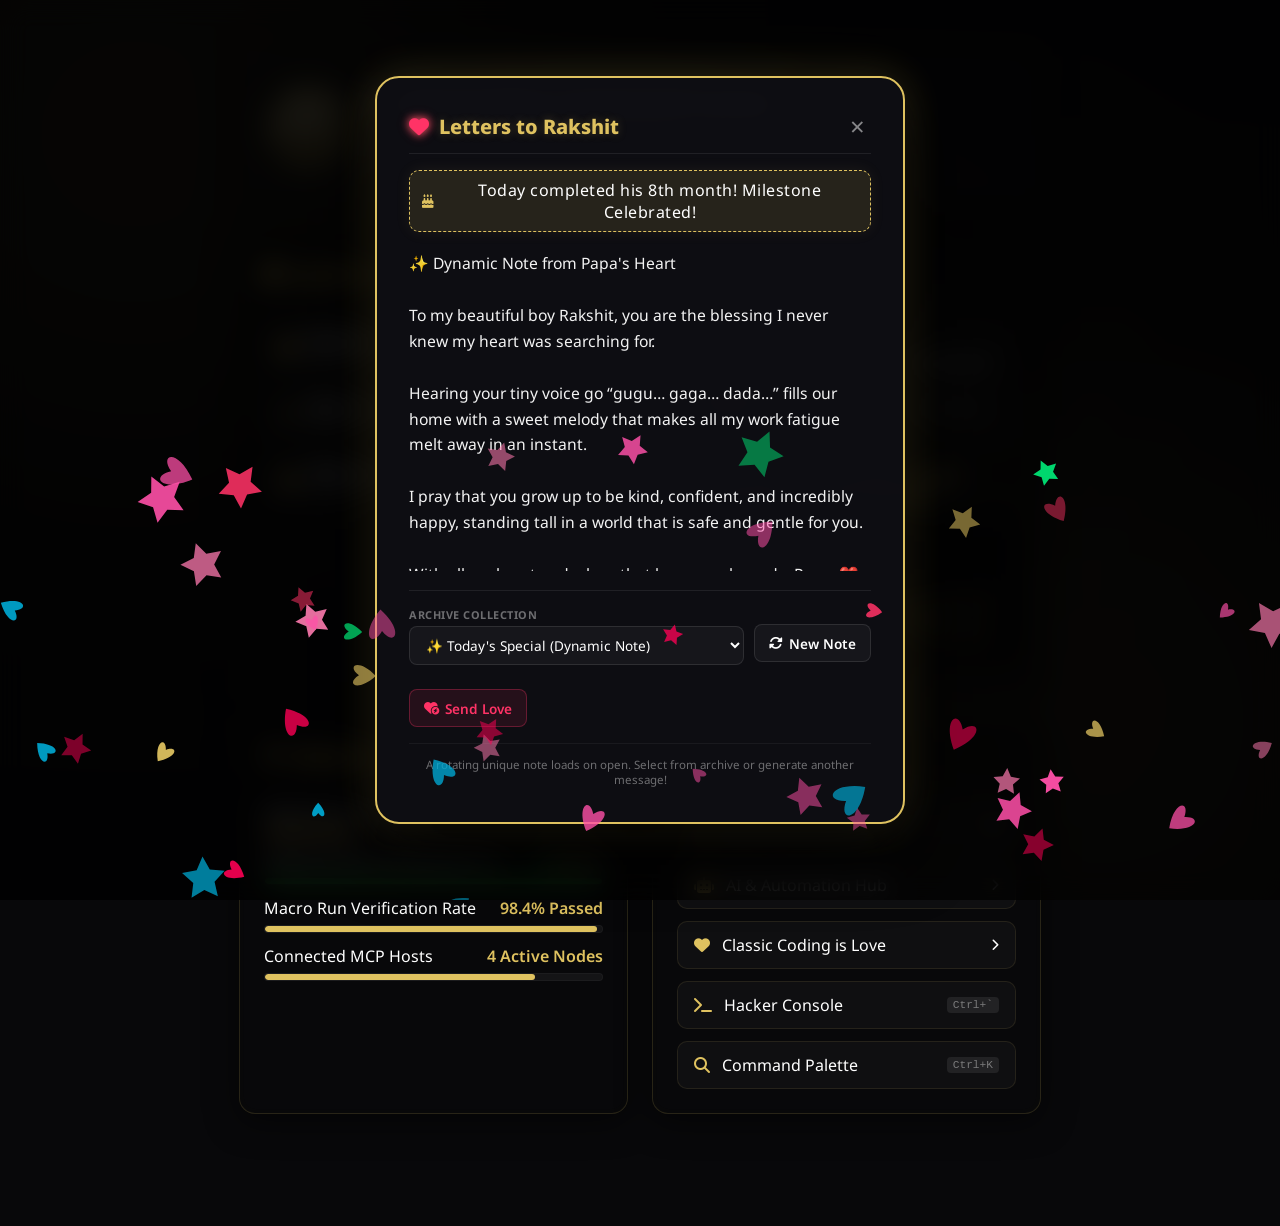
==== commit 2c0c4d9a: "📱 Mobile responsive overhaul + performance boost (GPU hints, font-display:swap, reduced-motion)" ====
--- a/index.html
+++ b/index.html
@@ -2,11 +2,14 @@
 <html lang="en">
 <head>
   <meta charset="UTF-8">
-  <meta name="viewport" content="width=device-width, initial-scale=1.0">
+  <meta name="viewport" content="width=device-width, initial-scale=1.0, viewport-fit=cover">
+  <meta name="theme-color" content="#08080a">
   <title>Ritesh Pandey - Automation Command Center</title>
   <link rel="preconnect" href="https://fonts.googleapis.com">
   <link rel="preconnect" href="https://fonts.gstatic.com" crossorigin>
-  <link href="https://fonts.googleapis.com/css2?family=Noto+Sans:ital,wght@0,400;0,500;0,700;0,900;1,400;1,500;1,700;1,900&display=swap" rel="stylesheet">
+  <!-- font-display=swap ensures text shows immediately, font loads after -->
+  <link href="https://fonts.googleapis.com/css2?family=Noto+Sans:ital,wght@0,400;0,500;0,700;0,900;1,400;1,500;1,700;1,900&display=swap" rel="stylesheet" media="print" onload="this.media='all'">
+  <noscript><link href="https://fonts.googleapis.com/css2?family=Noto+Sans:ital,wght@0,400;0,500;0,700;0,900;1,400;1,500;1,700;1,900&display=swap" rel="stylesheet"></noscript>
   <!-- Font Awesome for Icons -->
   <link rel="stylesheet" href="https://cdnjs.cloudflare.com/ajax/libs/font-awesome/6.4.0/css/all.min.css">
   
@@ -316,7 +319,23 @@
       }
     });
   </script>
-  
+
+  <!-- Performance: pause blob animations when tab not visible -->
+  <script>
+    document.addEventListener('visibilitychange', () => {
+      const blobs = document.querySelectorAll('.blob');
+      blobs.forEach(b => {
+        b.style.animationPlayState = document.hidden ? 'paused' : 'running';
+      });
+    });
+    // Smooth scroll for all anchor links on mobile
+    document.addEventListener('DOMContentLoaded', () => {
+      if (window.innerWidth <= 768) {
+        document.documentElement.style.scrollBehavior = 'smooth';
+      }
+    });
+  </script>
+
   <script src='https://codepen.io/Hyperplexed/pen/xxYJYjM/54407644e24173ad6019b766443bf2a6.js'></script>
   <!-- Global Hub Script -->
   <script src="./Script-hub.js"></script>
--- a/Style-hub.css
+++ b/Style-hub.css
@@ -1231,3 +1231,228 @@
     gap: 1.25rem;
   }
 }
+
+/* ============================================
+   PERFORMANCE: GPU acceleration hints
+   ============================================ */
+.blob, .blob-1, .blob-2, .blob-3 {
+  will-change: transform;
+  transform: translateZ(0);
+}
+
+.floating-nav {
+  will-change: transform;
+  transform: translateZ(0);
+}
+
+/* ============================================
+   MOBILE: Full Responsive Overhaul (≤768px)
+   ============================================ */
+@media (max-width: 768px) {
+
+  /* Reduce heavy blur on mobile - biggest perf gain */
+  .blob {
+    filter: blur(80px) !important;
+    opacity: 0.08 !important;
+  }
+
+  /* Header section */
+  .header-card {
+    padding: 1.5rem 1rem !important;
+    gap: 1.5rem !important;
+    border-radius: 16px !important;
+  }
+
+  .header-avatar {
+    width: 80px !important;
+    height: 80px !important;
+  }
+
+  .header-name {
+    font-size: 1.5rem !important;
+  }
+
+  .header-tagline {
+    font-size: 0.9rem !important;
+  }
+
+  /* Hacker Terminal on mobile */
+  .terminal-window {
+    border-radius: 12px !important;
+    min-height: 340px !important;
+    max-height: 70vh !important;
+  }
+
+  .terminal-output {
+    font-size: 0.75rem !important;
+    padding: 10px !important;
+    max-height: 55vh !important;
+  }
+
+  .terminal-input-row {
+    padding: 8px 10px !important;
+    gap: 6px !important;
+  }
+
+  .terminal-input {
+    font-size: 0.78rem !important;
+  }
+
+  .terminal-prompt {
+    font-size: 0.75rem !important;
+  }
+
+  /* Daily motivation ticker */
+  .daily-motivation-line {
+    font-size: 0.78rem !important;
+    padding: 6px 14px !important;
+    border-radius: 20px !important;
+  }
+
+  /* Stats / info cards */
+  .stat-card, .info-card, .glass-card {
+    padding: 1rem !important;
+    border-radius: 14px !important;
+  }
+
+  /* App grid 1 column on mobile */
+  #apps-container {
+    grid-template-columns: 1fr !important;
+  }
+
+  /* Social dock smaller */
+  .social-dock {
+    padding: 6px 12px !important;
+    gap: 8px !important;
+  }
+
+  .social-button {
+    width: 30px !important;
+    height: 30px !important;
+    font-size: 0.9rem !important;
+  }
+
+  /* Section headings */
+  .section-title {
+    font-size: 1.2rem !important;
+  }
+
+  /* Floating nav - bigger tap targets */
+  .floating-nav {
+    bottom: 12px !important;
+    padding: 8px 10px !important;
+    gap: 4px !important;
+    width: 94% !important;
+  }
+
+  .floating-nav-item {
+    padding: 8px 10px !important;
+    border-radius: 10px !important;
+    font-size: 0.75rem !important;
+  }
+
+  /* Grids collapse to single column */
+  .homepage-grid,
+  .portfolio-grid,
+  .hub-layout,
+  .macro-device-grid,
+  .command-center-grid {
+    grid-template-columns: 1fr !important;
+    gap: 1rem !important;
+  }
+
+  /* Main container padding */
+  .container {
+    padding: 1rem 0.85rem 7rem 0.85rem !important;
+  }
+
+  /* Portfolio cards */
+  .project-card, .portfolio-card {
+    border-radius: 14px !important;
+  }
+
+  /* Rakshit letter modal */
+  .rakshit-modal-content {
+    width: 95vw !important;
+    padding: 1.5rem !important;
+    border-radius: 18px !important;
+    max-height: 90vh !important;
+  }
+
+  .rakshit-letter-body {
+    font-size: 0.95rem !important;
+    max-height: 55vh !important;
+  }
+
+  /* Skills section */
+  .skills-grid {
+    grid-template-columns: repeat(2, 1fr) !important;
+    gap: 0.75rem !important;
+  }
+}
+
+/* ============================================
+   MOBILE: Small phones (≤480px)
+   ============================================ */
+@media (max-width: 480px) {
+
+  /* Completely disable background blobs on very small screens */
+  .blob {
+    display: none !important;
+  }
+
+  .header-name {
+    font-size: 1.3rem !important;
+  }
+
+  .header-tagline {
+    font-size: 0.82rem !important;
+  }
+
+  /* Terminal even more compact */
+  .terminal-output {
+    font-size: 0.7rem !important;
+    max-height: 50vh !important;
+  }
+
+  /* Skills to 1 column */
+  .skills-grid {
+    grid-template-columns: 1fr !important;
+  }
+
+  /* Floating nav labels hidden */
+  .floating-nav-item span {
+    display: none !important;
+  }
+
+  /* Social buttons minimal */
+  .social-dock {
+    gap: 6px !important;
+  }
+
+  .social-button {
+    width: 28px !important;
+    height: 28px !important;
+    font-size: 0.82rem !important;
+  }
+
+  /* Motivation ticker single line */
+  .daily-motivation-line {
+    font-size: 0.72rem !important;
+    padding: 5px 10px !important;
+  }
+}
+
+/* ============================================
+   PERF: Reduce animations on battery saver /
+   reduced-motion preference
+   ============================================ */
+@media (prefers-reduced-motion: reduce) {
+  .blob,
+  .floating-nav,
+  * {
+    animation-duration: 0.01ms !important;
+    transition-duration: 0.01ms !important;
+  }
+}
+
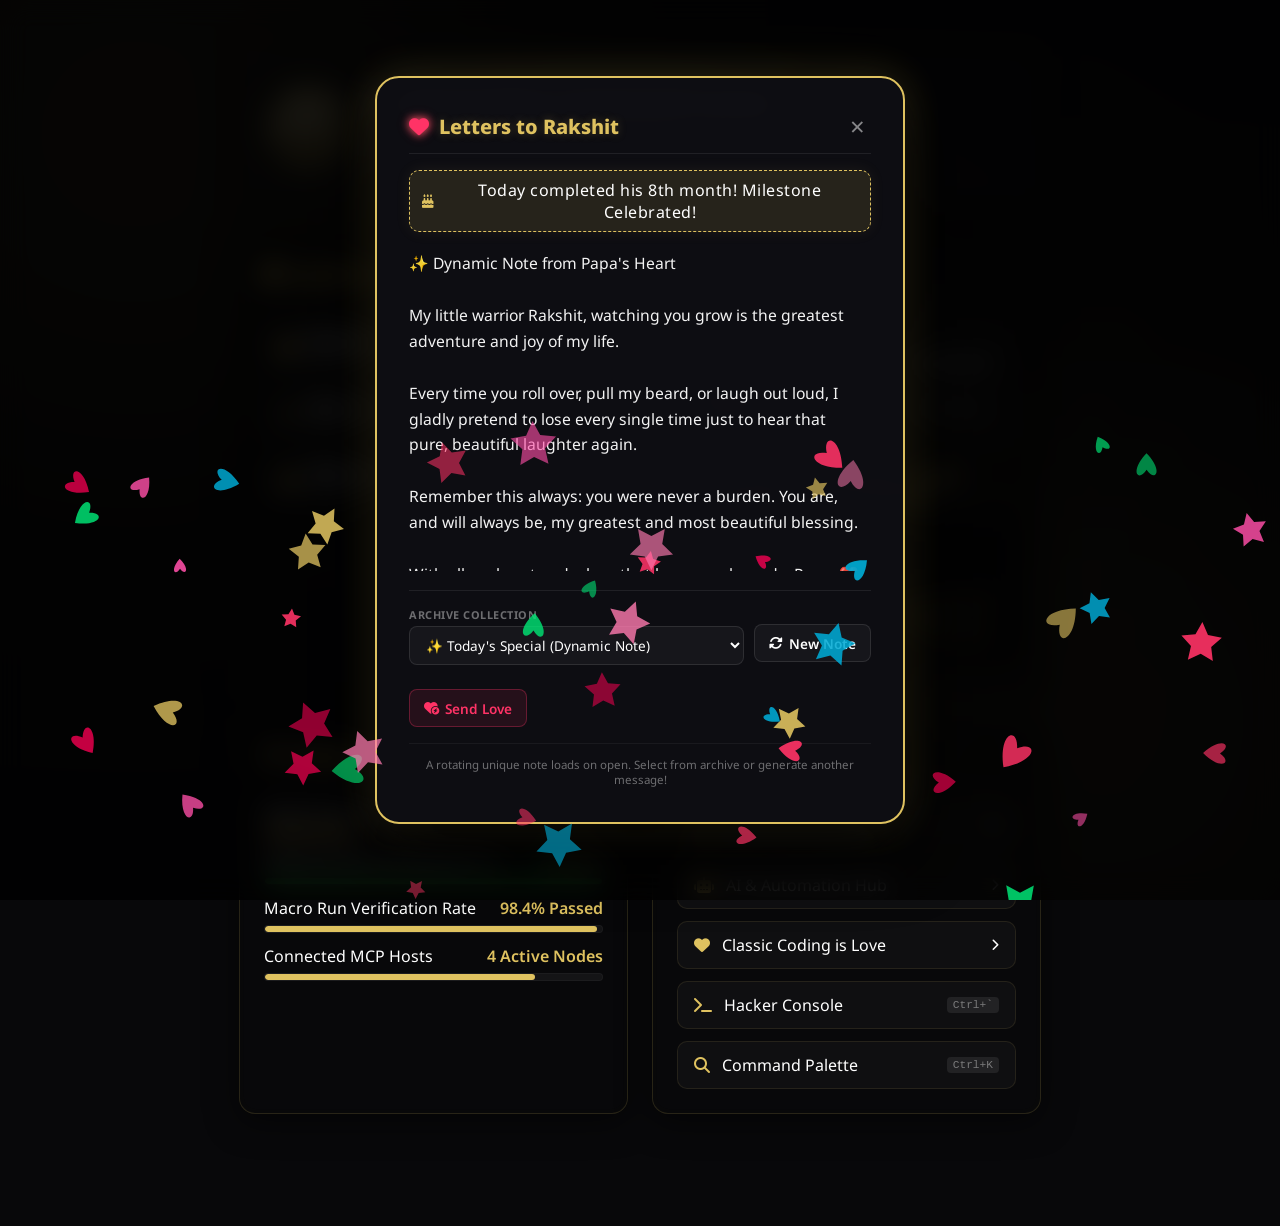
==== commit 3191eb46: "⚡ Major performance fix: GPU-only animations, reduced backdrop-blur, defer external script" ====
--- a/index.html
+++ b/index.html
@@ -336,7 +336,7 @@
     });
   </script>
 
-  <script src='https://codepen.io/Hyperplexed/pen/xxYJYjM/54407644e24173ad6019b766443bf2a6.js'></script>
+  <script src='https://codepen.io/Hyperplexed/pen/xxYJYjM/54407644e24173ad6019b766443bf2a6.js' defer></script>
   <!-- Global Hub Script -->
   <script src="./Script-hub.js"></script>
 </body>
--- a/Style.css
+++ b/Style.css
@@ -727,6 +727,7 @@
   width: var(--atom-size);
   height: var(--atom-size);
   animation: 8s atom infinite cubic-bezier(1, .25, 0, .75);
+  will-change: transform;
 }
 @keyframes atom {
   0% {    transform: rotate(0deg) scale(1); }
@@ -766,17 +767,16 @@
 
 /* Electron Orbit */
 .atom > [class^="electron"] {
-  border-top: solid rgba(var(--atom-color-rgb), .5) 1px;
-  border-right: solid rgba(var(--atom-color-rgb), .35) 2px;
-  border-bottom: solid rgba(var(--atom-color-rgb), .2) 4px;
-  border-left: solid rgba(var(--atom-color-rgb), 0) 2px;
+  border: solid rgba(var(--atom-color-rgb), .4) 2px;
   border-radius: 100%;
   width: 100%;
   height: var(--electron-orbit-size);
   position: absolute;
   top: 50%;
   margin-top: calc(var(--electron-orbit-size) / -2);
+  /* Use transform+opacity only — no border-color animation = no repaint */
   animation: var(--electron-speed) electron-orbit infinite linear;
+  will-change: transform;
 }
 .atom > .electron-alpha {
   transform: rotate(60deg);
@@ -787,39 +787,14 @@
   animation: var(--electron-speed-omega) electron-orbit infinite linear;
 }
 @keyframes electron-orbit {
-  0% {
-      border-top: solid rgba(var(--atom-color-rgb), .5) 1px;
-      border-right: solid rgba(var(--atom-color-rgb), .35) 2px;
-      border-bottom: solid rgba(var(--atom-color-rgb), .2) 4px;
-      border-left: solid rgba(var(--atom-color-rgb), 0) 2px;
-  }
-  25% {
-      border-top: solid rgba(var(--atom-color-rgb), .35) 1px;
-      border-right: solid rgba(var(--atom-color-rgb), .2) 2px;
-      border-bottom: solid rgba(var(--atom-color-rgb), 0) 4px;
-      border-left: solid rgba(var(--atom-color-rgb), .5) 2px;
-  }
-  50% {
-      border-top: solid rgba(var(--atom-color-rgb), .2) 1px;
-      border-right: solid rgba(var(--atom-color-rgb), 0) 2px;
-      border-bottom: solid rgba(var(--atom-color-rgb), .5) 4px;
-      border-left: solid rgba(var(--atom-color-rgb), .35) 2px;
-  }
-  75% {
-      border-top: solid rgba(var(--atom-color-rgb), 0) 1px;
-      border-right: solid rgba(var(--atom-color-rgb), .5) 2px;
-      border-bottom: solid rgba(var(--atom-color-rgb), .35) 4px;
-      border-left: solid rgba(var(--atom-color-rgb), .2) 2px;
-  }
-  100% {
-      border-top: solid rgba(var(--atom-color-rgb), .5) 1px;
-      border-right: solid rgba(var(--atom-color-rgb), .35) 2px;
-      border-bottom: solid rgba(var(--atom-color-rgb), .2) 4px;
-      border-left: solid rgba(var(--atom-color-rgb), 0) 2px;
-  }
-}
-
-/* Electron Unit */
+  0%   { transform: rotate(0deg);   opacity: 1; }
+  25%  { transform: rotate(90deg);  opacity: 0.6; }
+  50%  { transform: rotate(180deg); opacity: 1; }
+  75%  { transform: rotate(270deg); opacity: 0.6; }
+  100% { transform: rotate(360deg); opacity: 1; }
+}
+
+/* Electron Unit - use transform only, never left/top */
 .atom [class^="electron"]::after {
   content: '';
   display: block;
@@ -827,52 +802,22 @@
   height: var(--electron-size);
   background: var(--electron-color-hex);
   border-radius: 50%;
-  margin-top: calc(var(--electron-size) / -2);
   position: absolute;
   top: 50%;
-  left: calc(var(--electron-size) / -1);
-  transform: scale(1);
+  left: 0;
+  /* translate instead of left/top — stays on GPU compositor layer */
+  transform: translateX(calc(var(--electron-size) / -1)) translateY(-50%) scale(1);
+  will-change: transform, opacity;
   animation: calc(var(--electron-speed) * 2) electron infinite ease-in-out;
 }
 .atom .electron-alpha::after { animation: calc(var(--electron-speed-alpha) * 2) electron infinite ease-in-out; }
 .atom .electron-omega::after { animation: calc(var(--electron-speed-omega) * 2) electron infinite ease-in-out; }
 @keyframes electron {
-  0% {
-      left: calc(var(--electron-size) / -1);
-      transform: scale(1);
-  }
-  12.5% {
-      top: 100%;
-      transform: scale(1.5);
-  }
-  25% {
-      left: 100%;
-      transform: scale(1);
-  }
-  37.5% {
-      top: 0%;
-      transform: scale(.25);
-  }
-  50% {
-      left: calc(var(--electron-size) / -1);
-      transform: scale(1);
-  }
-  62.5% {
-      top: 100%;
-      transform: scale(1.5);
-  }
-  75% {
-      left: 100%;
-      transform: scale(1);
-  }
-  87.5% {
-      top: 0%;
-      transform: scale(.25);
-  }
-  100% {
-      left: calc(var(--electron-size) / -1);
-      transform: scale(1);
-  }
+  0%    { transform: translateX(calc(var(--electron-size) / -1)) translateY(-50%) scale(1);    opacity: 1; }
+  25%   { transform: translateX(0) translateY(calc(var(--electron-orbit-size) / 2 - 50%)) scale(1.5);  opacity: 0.8; }
+  50%   { transform: translateX(calc(var(--electron-size) + 100%)) translateY(-50%) scale(1);   opacity: 1; }
+  75%   { transform: translateX(0) translateY(calc(-1 * var(--electron-orbit-size) / 2 - 50%)) scale(0.4); opacity: 0.6; }
+  100%  { transform: translateX(calc(var(--electron-size) / -1)) translateY(-50%) scale(1);    opacity: 1; }
 }
 
 /* Shadow */
@@ -1748,7 +1693,56 @@
 }
 
 
-
-
-
-
+/* =====================================================
+   PERFORMANCE LAYER: GPU Containment + Compositor Hints
+   These rules isolate heavy sections so browser only
+   repaints what actually changed, not the whole page.
+   ===================================================== */
+
+/* Isolate the atom widget on its own compositor layer */
+.atom,
+.atom > [class^="electron"],
+.atom [class^="electron"]::after,
+.atom::before {
+  isolation: isolate;
+}
+
+/* Profile ring — own layer so it doesn't repaint the header */
+.profile-ring,
+.profile-pulse {
+  will-change: transform;
+  transform: translateZ(0);
+  isolation: isolate;
+}
+
+/* Floating nav — own layer so content scroll doesn't repaint it */
+.floating-nav {
+  contain: layout style;
+  will-change: transform;
+}
+
+/* Reduce blur on all remaining heavy elements in Style.css */
+#new-note-popover {
+  backdrop-filter: blur(10px) !important;
+  -webkit-backdrop-filter: blur(10px) !important;
+}
+
+.skills-card,
+.glass-card,
+.terminal-window {
+  backdrop-filter: blur(8px) !important;
+  -webkit-backdrop-filter: blur(8px) !important;
+}
+
+/* Smooth scrolling for the whole page */
+html {
+  scroll-behavior: smooth;
+}
+
+/* Ensure images don't cause layout shift */
+img {
+  max-width: 100%;
+  height: auto;
+}
+
+
--- a/Style-hub.css
+++ b/Style-hub.css
@@ -115,8 +115,8 @@
   align-items: center;
   gap: 8px;
   background: rgba(15, 15, 22, 0.4);
-  backdrop-filter: blur(20px);
-  -webkit-backdrop-filter: blur(20px);
+  backdrop-filter: blur(10px);
+  -webkit-backdrop-filter: blur(10px);
   border: 1px solid rgba(255, 255, 255, 0.07);
   border-radius: 30px;
   padding: 6px 16px;
@@ -177,8 +177,8 @@
 /* Glassmorphic Cards */
 .glass-card {
   background: rgba(255, 255, 255, 0.03);
-  backdrop-filter: blur(16px);
-  -webkit-backdrop-filter: blur(16px);
+  backdrop-filter: blur(8px);
+  -webkit-backdrop-filter: blur(8px);
   border: 1px solid rgba(255, 255, 255, 0.06);
   border-radius: 14px;
   padding: 1.5rem;
@@ -235,8 +235,8 @@
   align-items: center;
   gap: 12px;
   background: rgba(255, 255, 255, 0.02);
-  backdrop-filter: blur(16px);
-  -webkit-backdrop-filter: blur(16px);
+  backdrop-filter: blur(8px);
+  -webkit-backdrop-filter: blur(8px);
   border: 1px solid rgba(255, 255, 255, 0.05);
   border-radius: 30px;
   padding: 8px 20px;
@@ -347,8 +347,8 @@
   width: 90%;
   max-width: 600px;
   background: rgba(20, 20, 30, 0.92);
-  backdrop-filter: blur(25px);
-  -webkit-backdrop-filter: blur(25px);
+  backdrop-filter: blur(12px);
+  -webkit-backdrop-filter: blur(12px);
   border: 1px solid rgba(255, 255, 255, 0.1);
   border-radius: 16px;
   box-shadow: 0 20px 60px rgba(0, 0, 0, 0.6), 0 0 40px rgba(var(--theme-accent-rgb), 0.15);
@@ -439,8 +439,8 @@
   width: 100vw;
   height: 0; /* starts closed */
   background: rgba(8, 8, 12, 0.97);
-  backdrop-filter: blur(20px);
-  -webkit-backdrop-filter: blur(20px);
+  backdrop-filter: blur(10px);
+  -webkit-backdrop-filter: blur(10px);
   z-index: 1500;
   overflow: hidden;
   transition: height 0.4s cubic-bezier(0.16, 1, 0.3, 1);
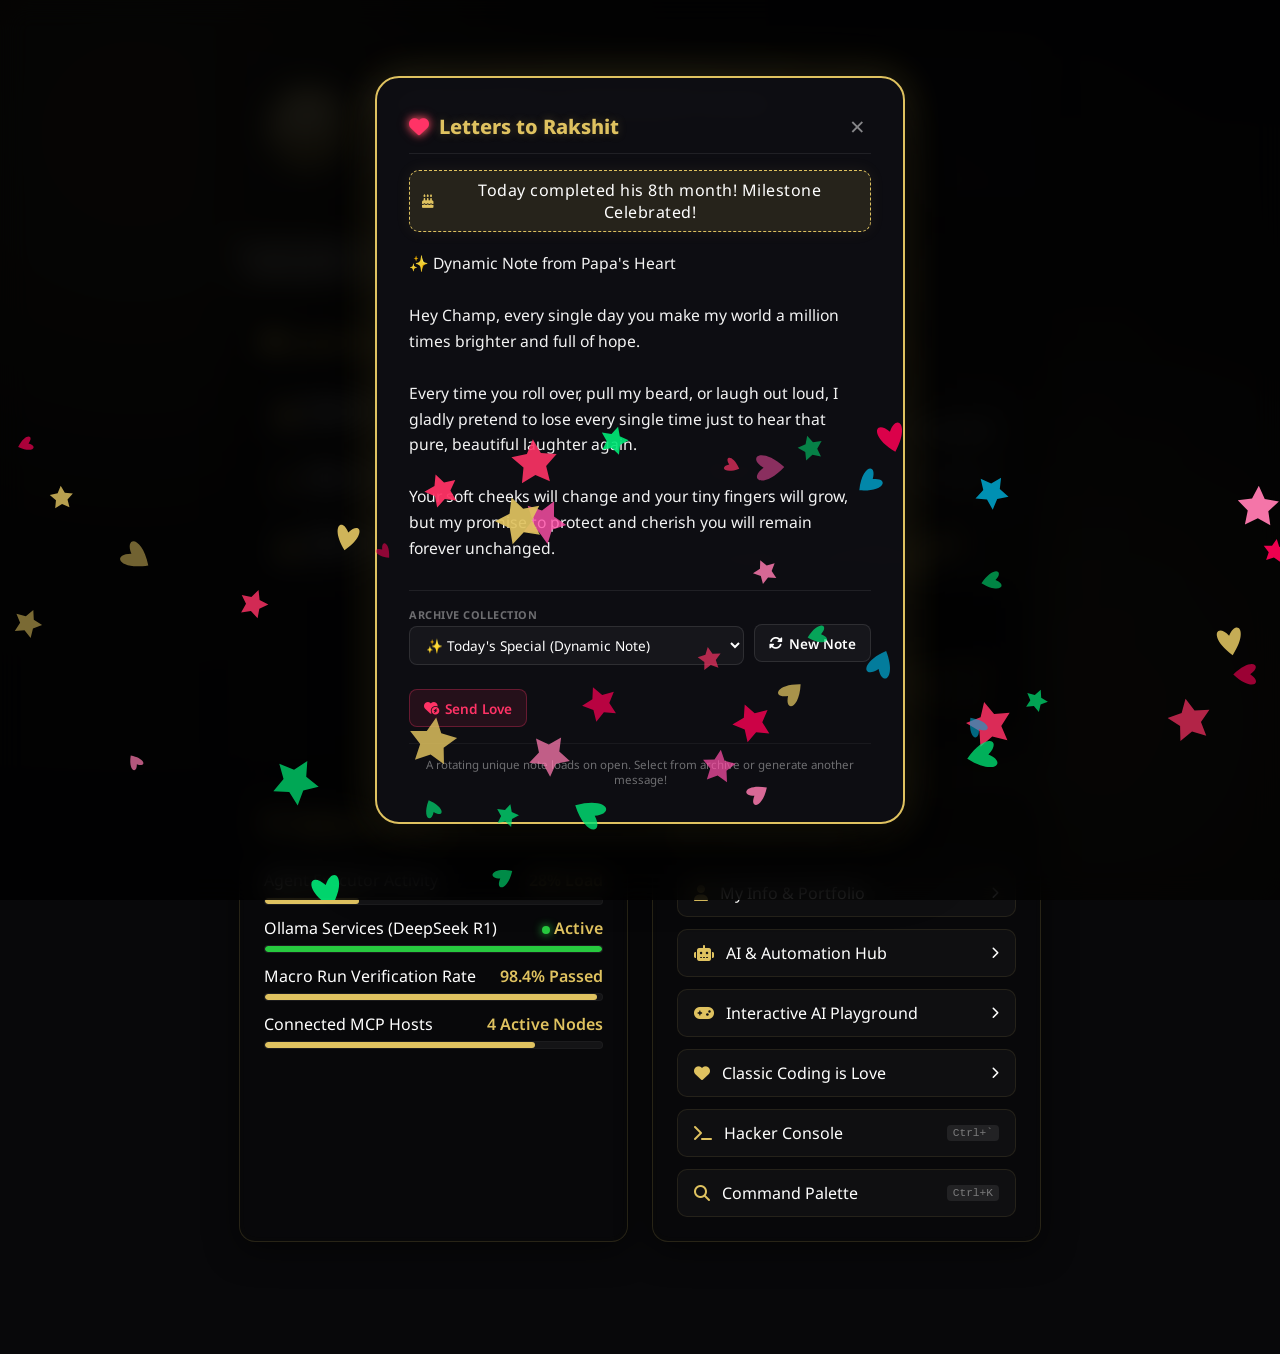
==== commit 875d6b51: "Update index.html via PowerShell Auto-Uploader" ====
--- a/index.html
+++ b/index.html
@@ -108,6 +108,23 @@
           </div>
         </div>
 
+        <!-- Jarvis Command HUD Console -->
+        <div class="jarvis-console-card">
+          <div class="jarvis-console-header">
+            <span class="jarvis-console-title">
+              <i class="fa-solid fa-terminal"></i> Jarvis System HUD
+            </span>
+            <div class="jarvis-status-dots">
+              <div class="jarvis-dot"></div>
+              <div class="jarvis-dot yellow"></div>
+              <div class="jarvis-dot green" title="Console Active"></div>
+            </div>
+          </div>
+          <div class="jarvis-console-body" id="jarvis-hud-body">
+            <div class="jarvis-line jarvis-sys">&gt; INITIALIZING SECURE SHELL...</div>
+          </div>
+        </div>
+
         <!-- 4-Widget Modular Grid Command Center -->
         <div class="command-center-grid">
           
@@ -244,6 +261,11 @@
               
               <a href="./automation-hub.html" class="nav-link-btn">
                 <span><i class="fa-solid fa-robot" style="margin-right: 8px; color: var(--theme-accent);"></i> AI & Automation Hub</span>
+                <span class="nav-link-arrow"><i class="fa-solid fa-chevron-right"></i></span>
+              </a>
+
+              <a href="./ai-playground.html" class="nav-link-btn">
+                <span><i class="fa-solid fa-gamepad" style="margin-right: 8px; color: var(--theme-accent);"></i> Interactive AI Playground</span>
                 <span class="nav-link-arrow"><i class="fa-solid fa-chevron-right"></i></span>
               </a>
 
